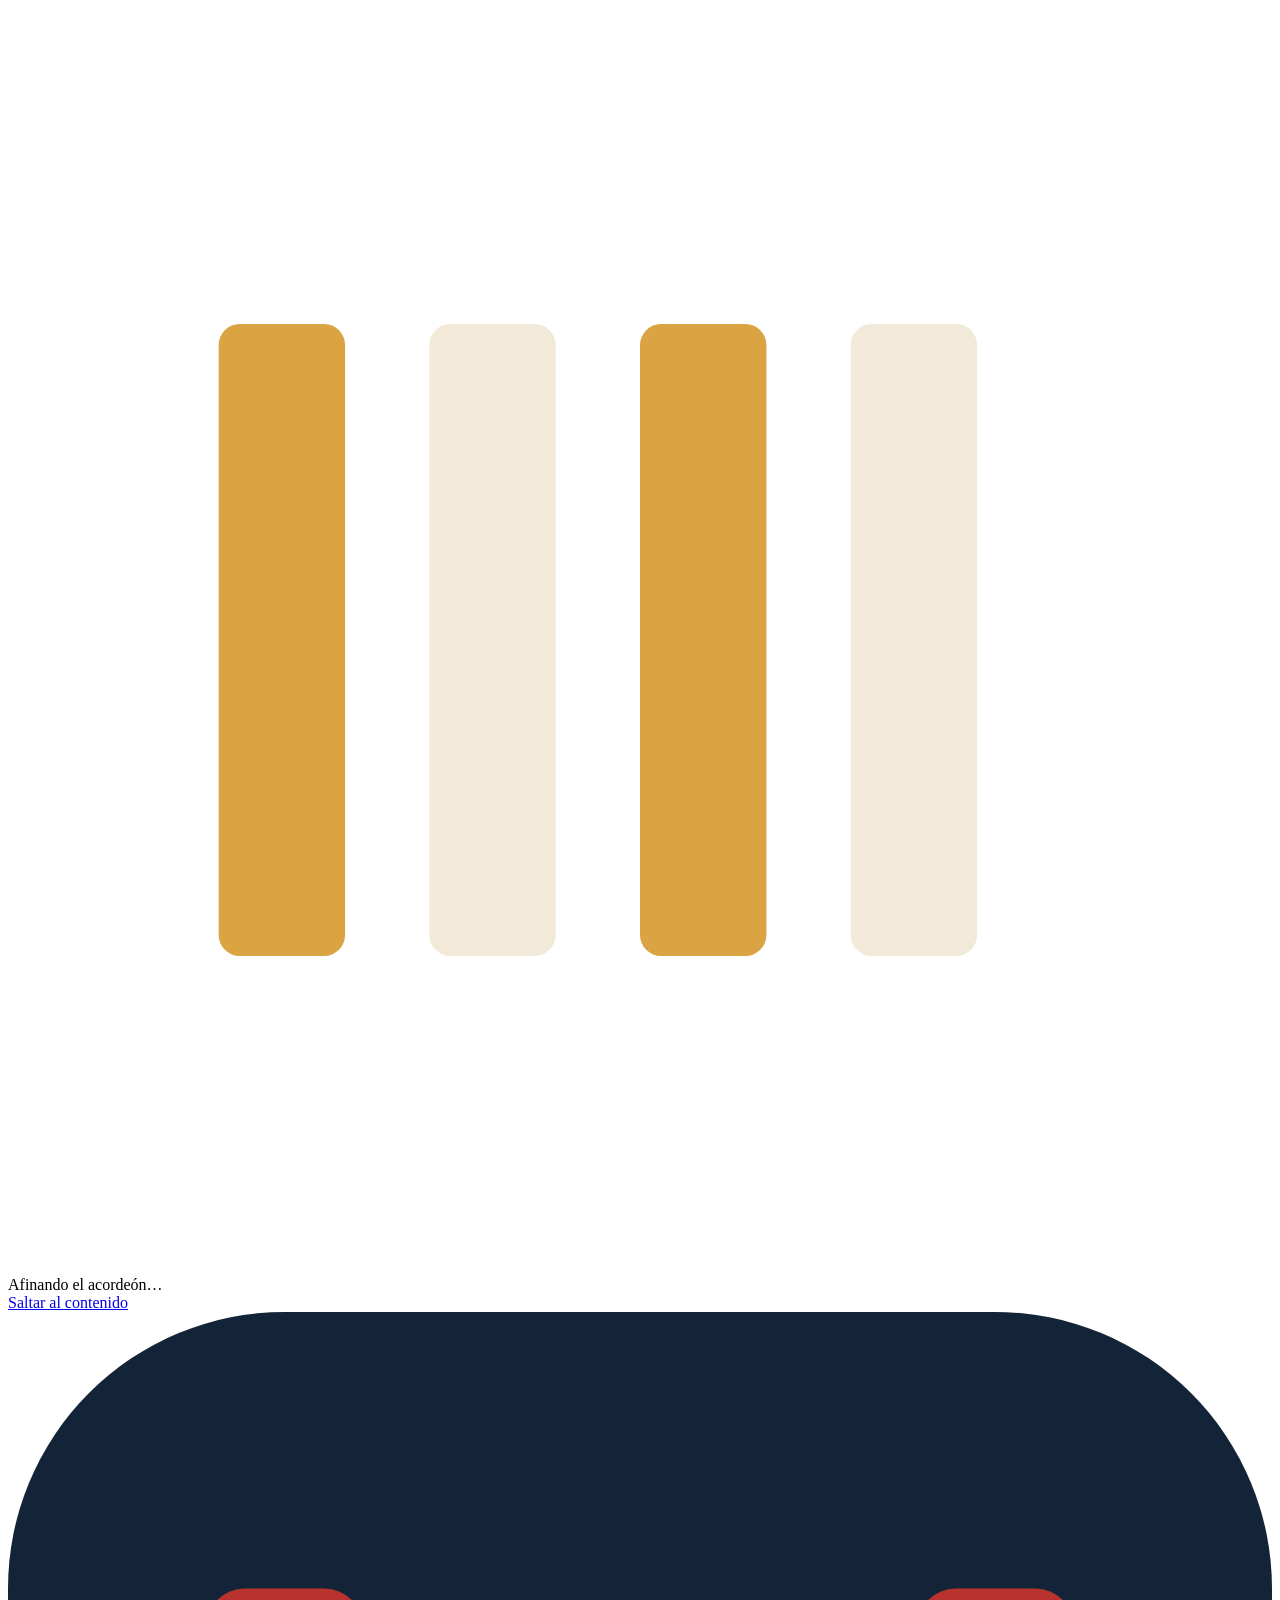
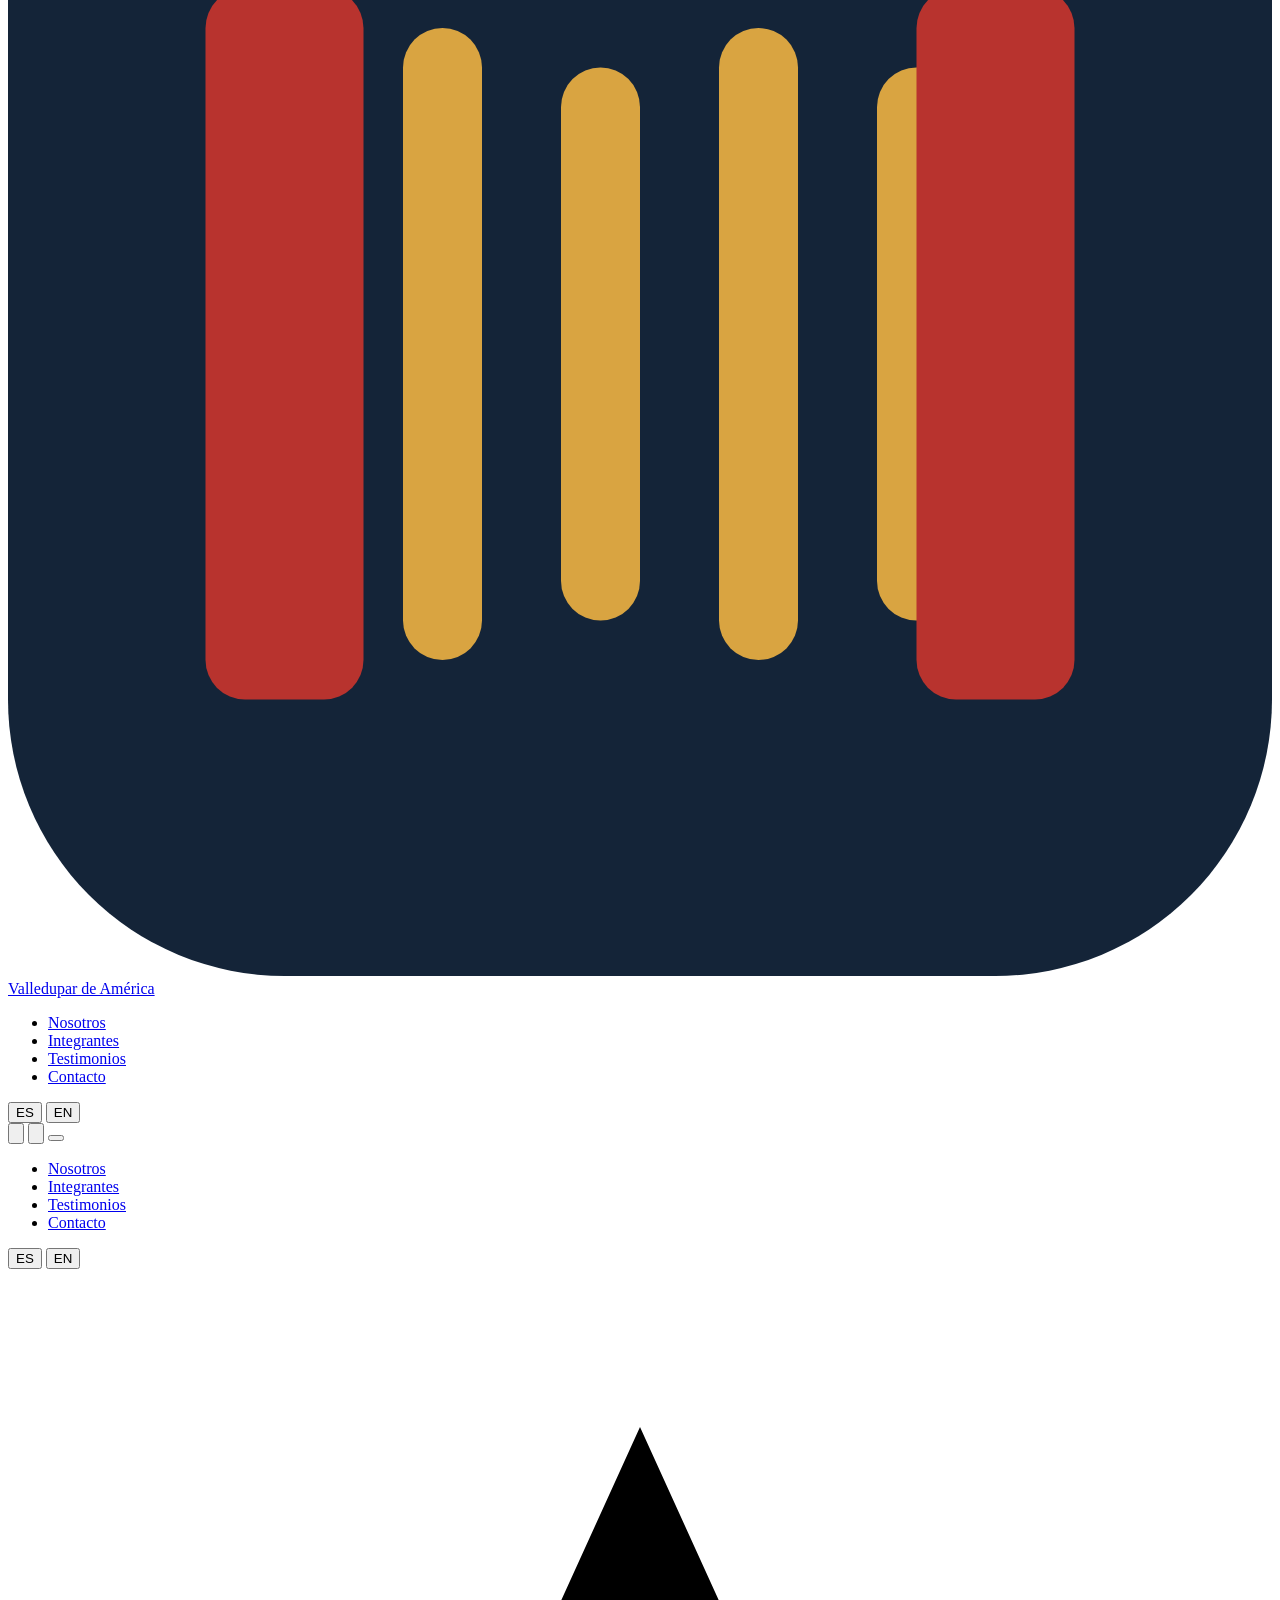
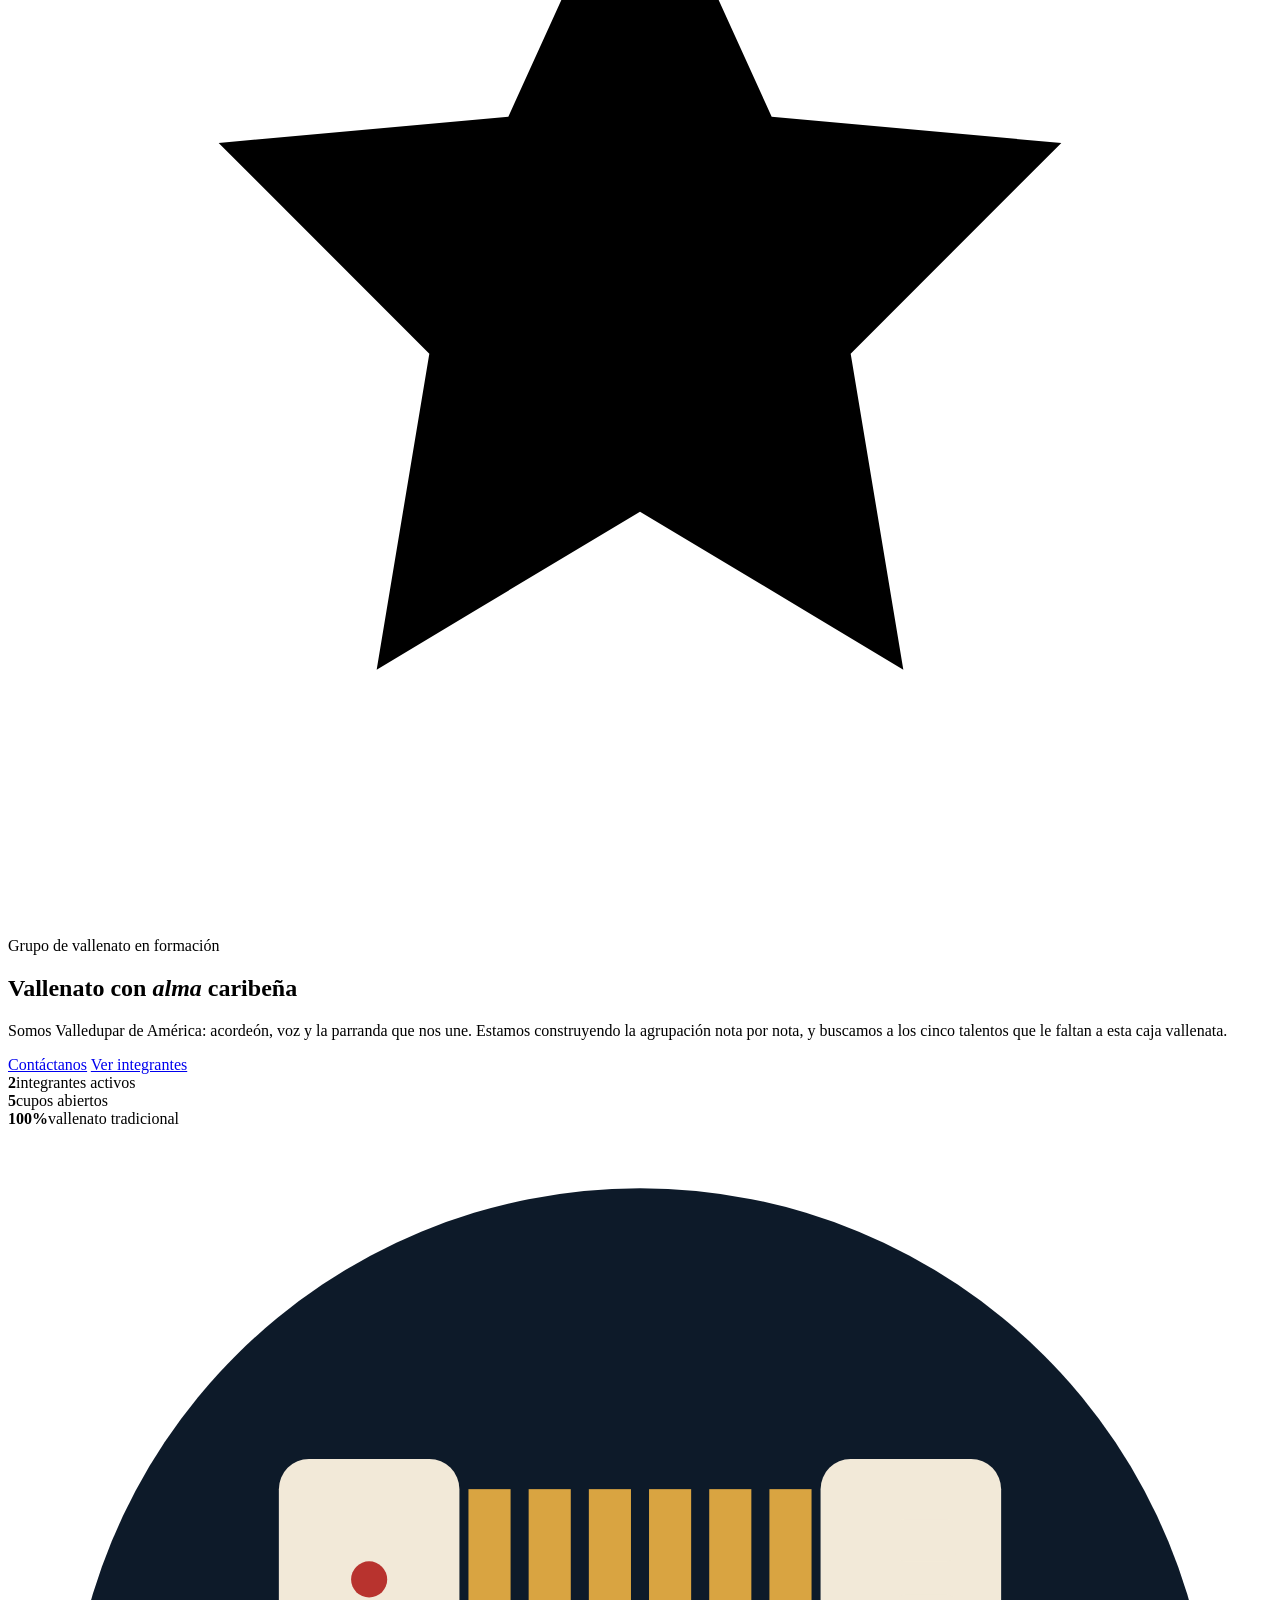
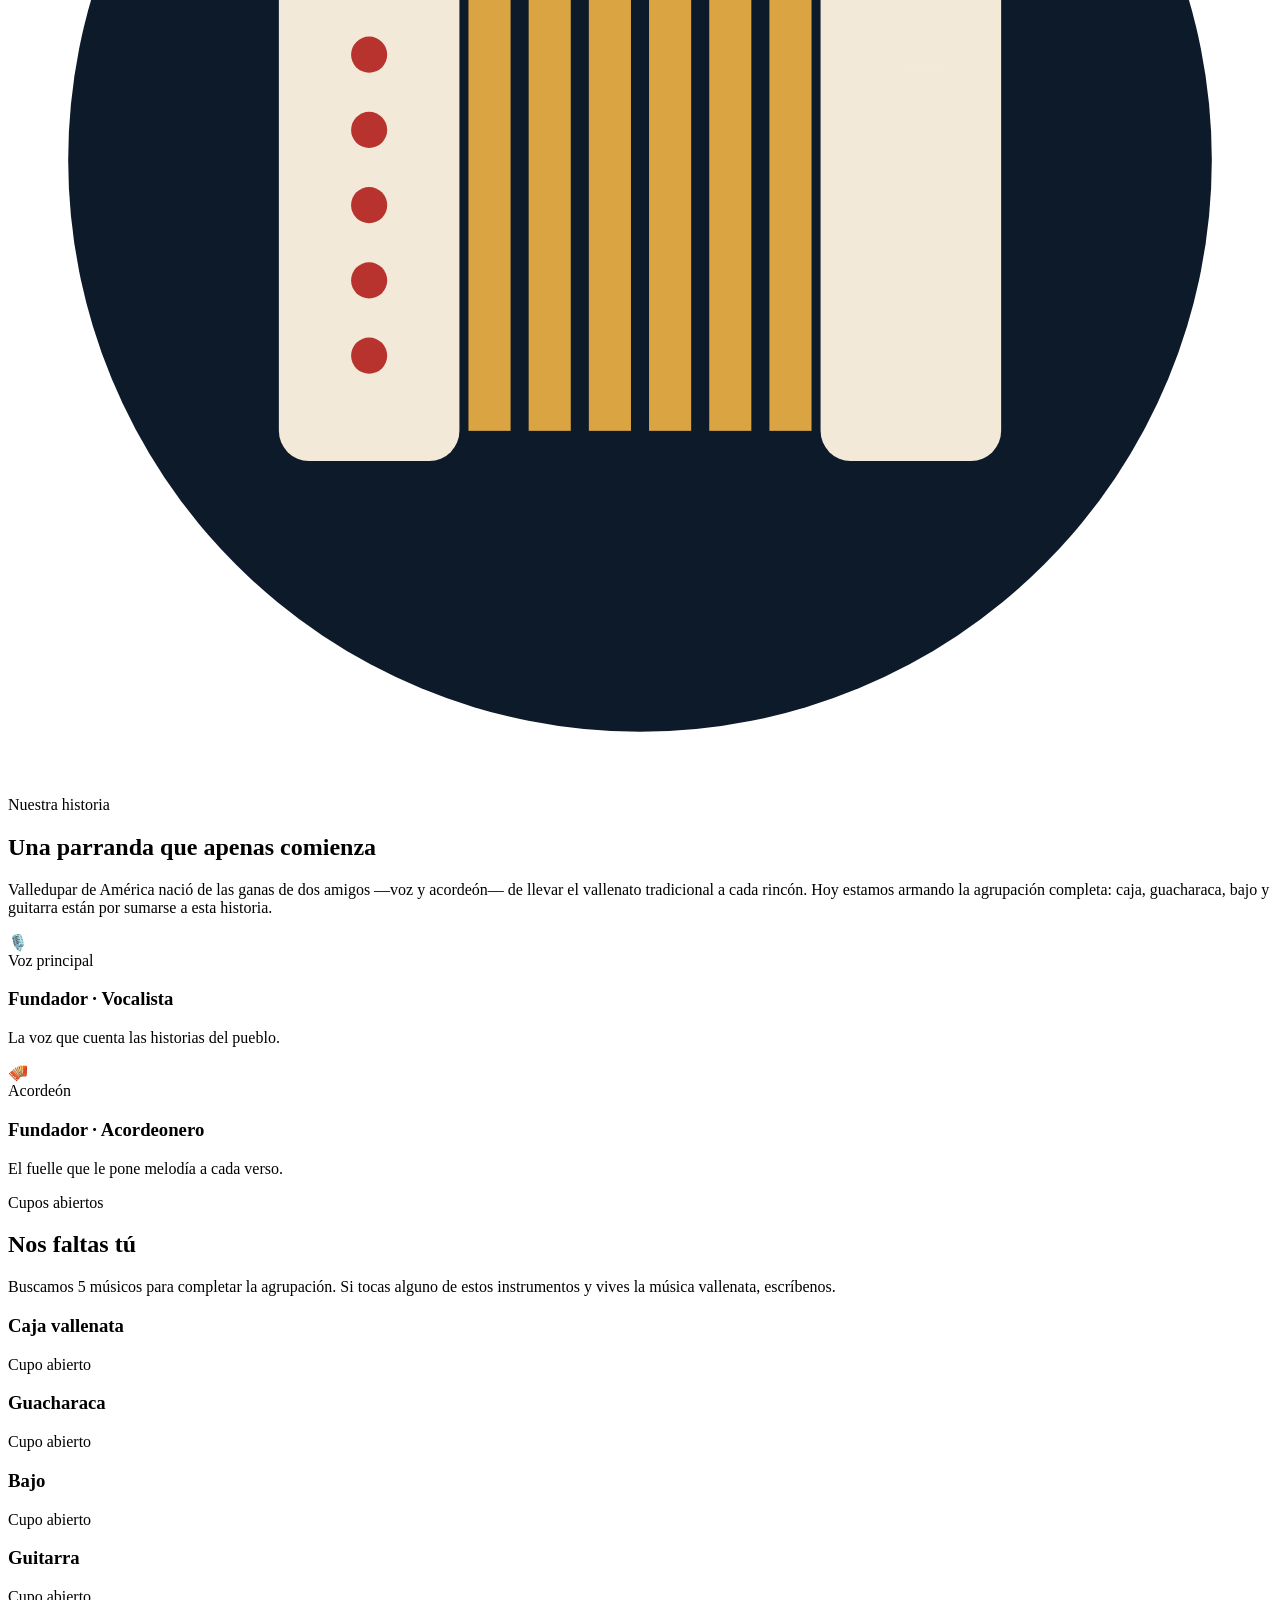
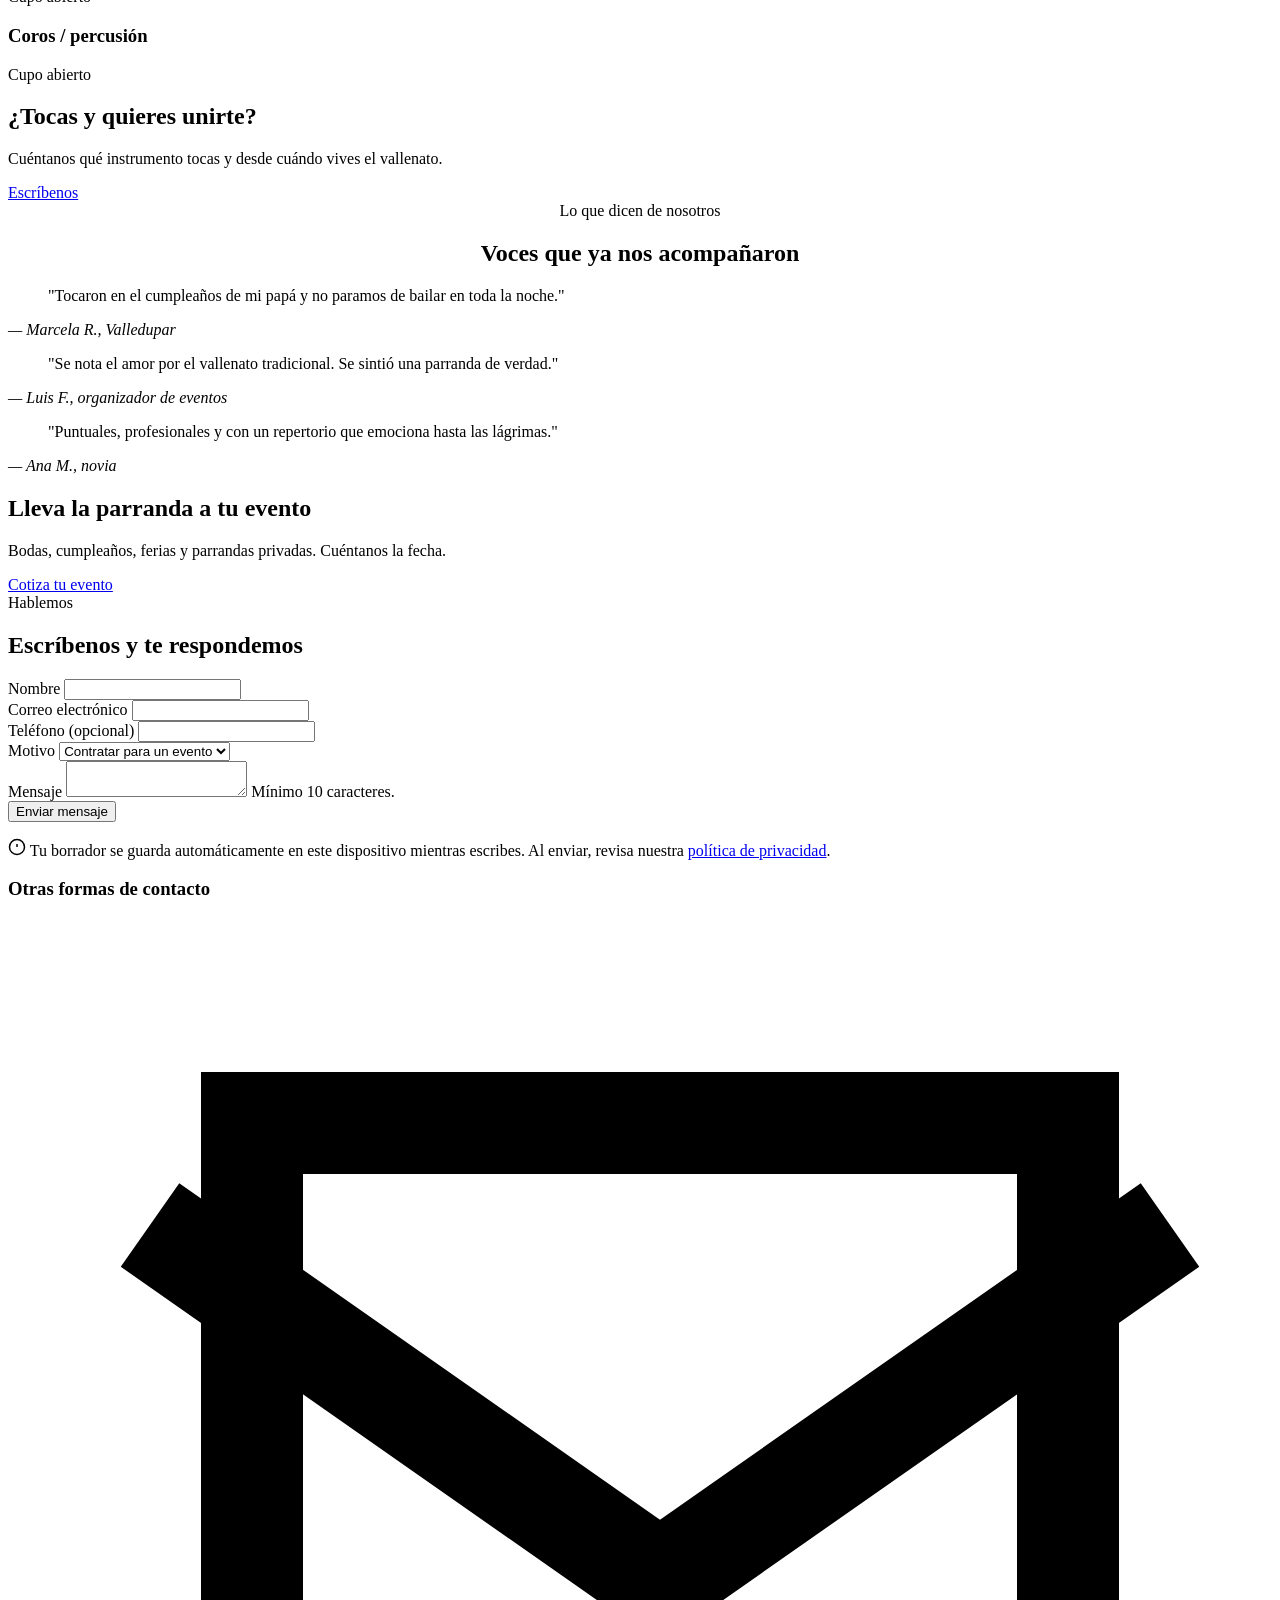
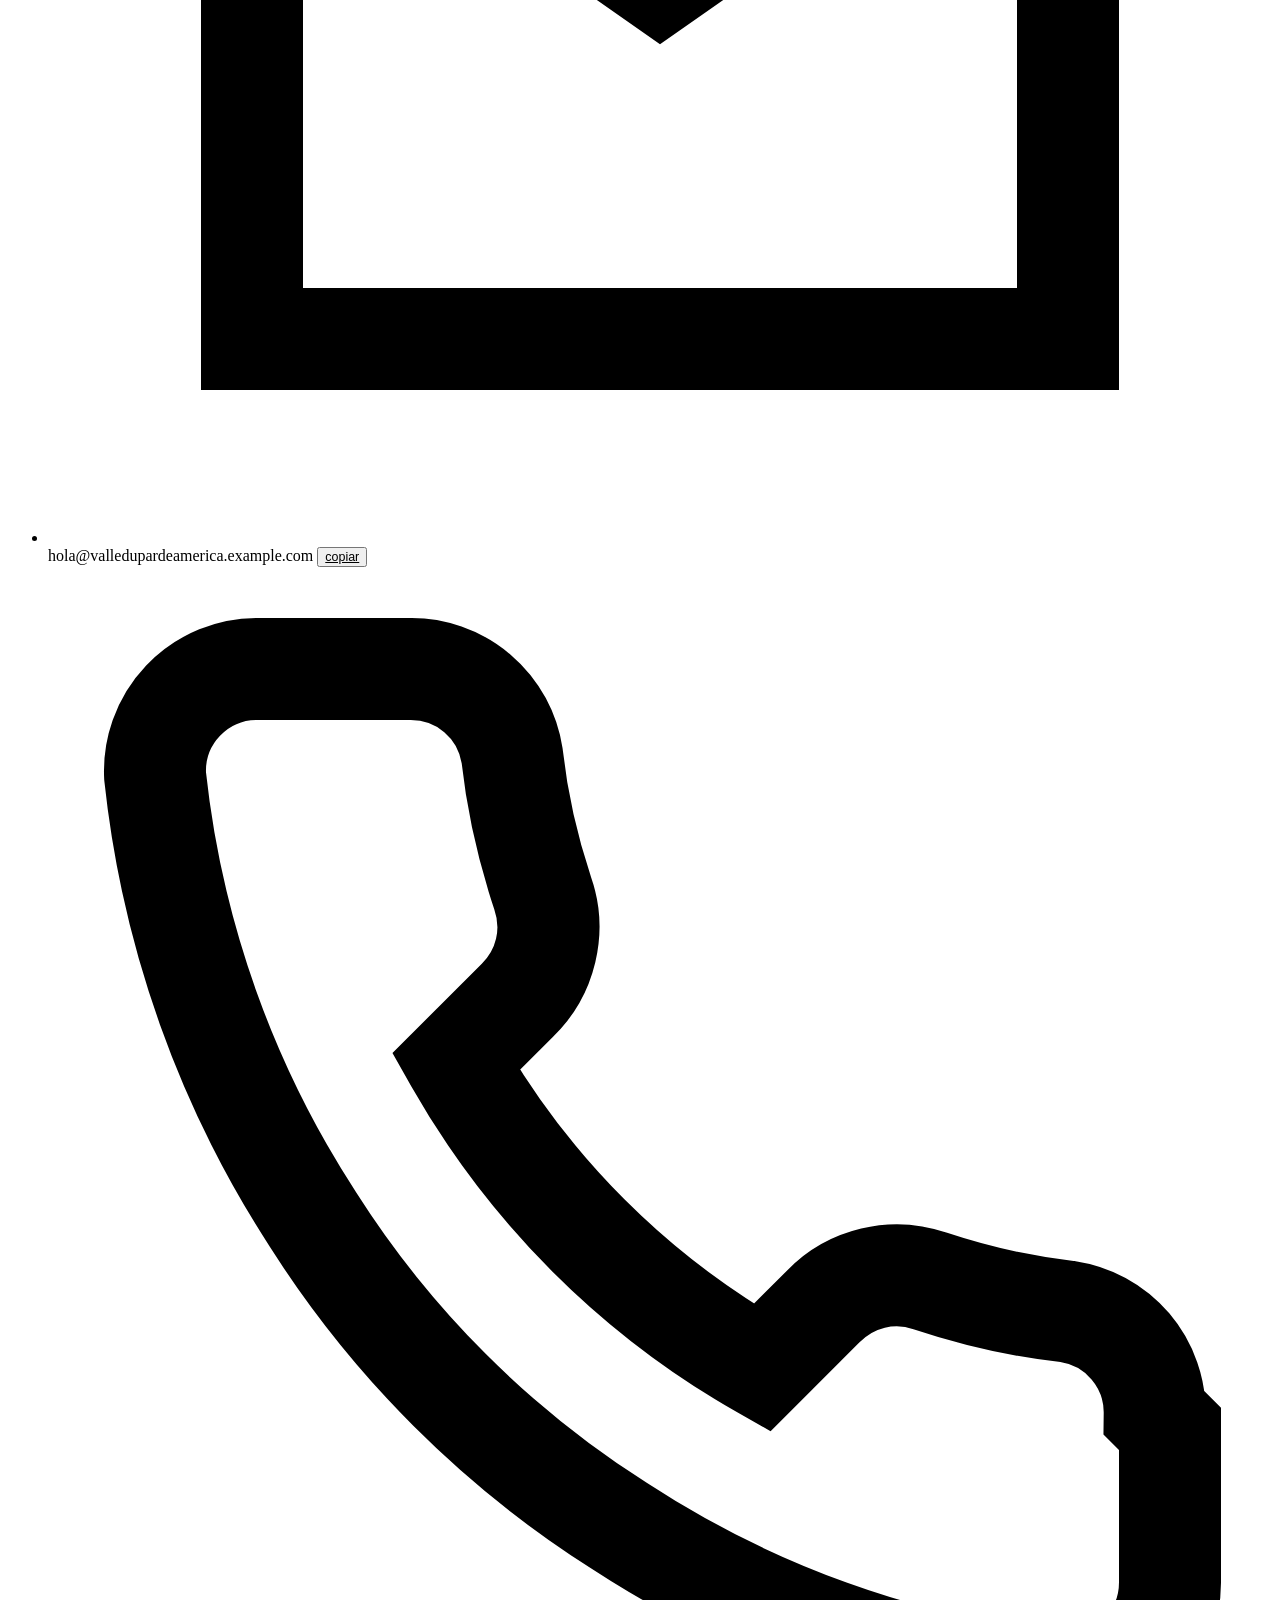
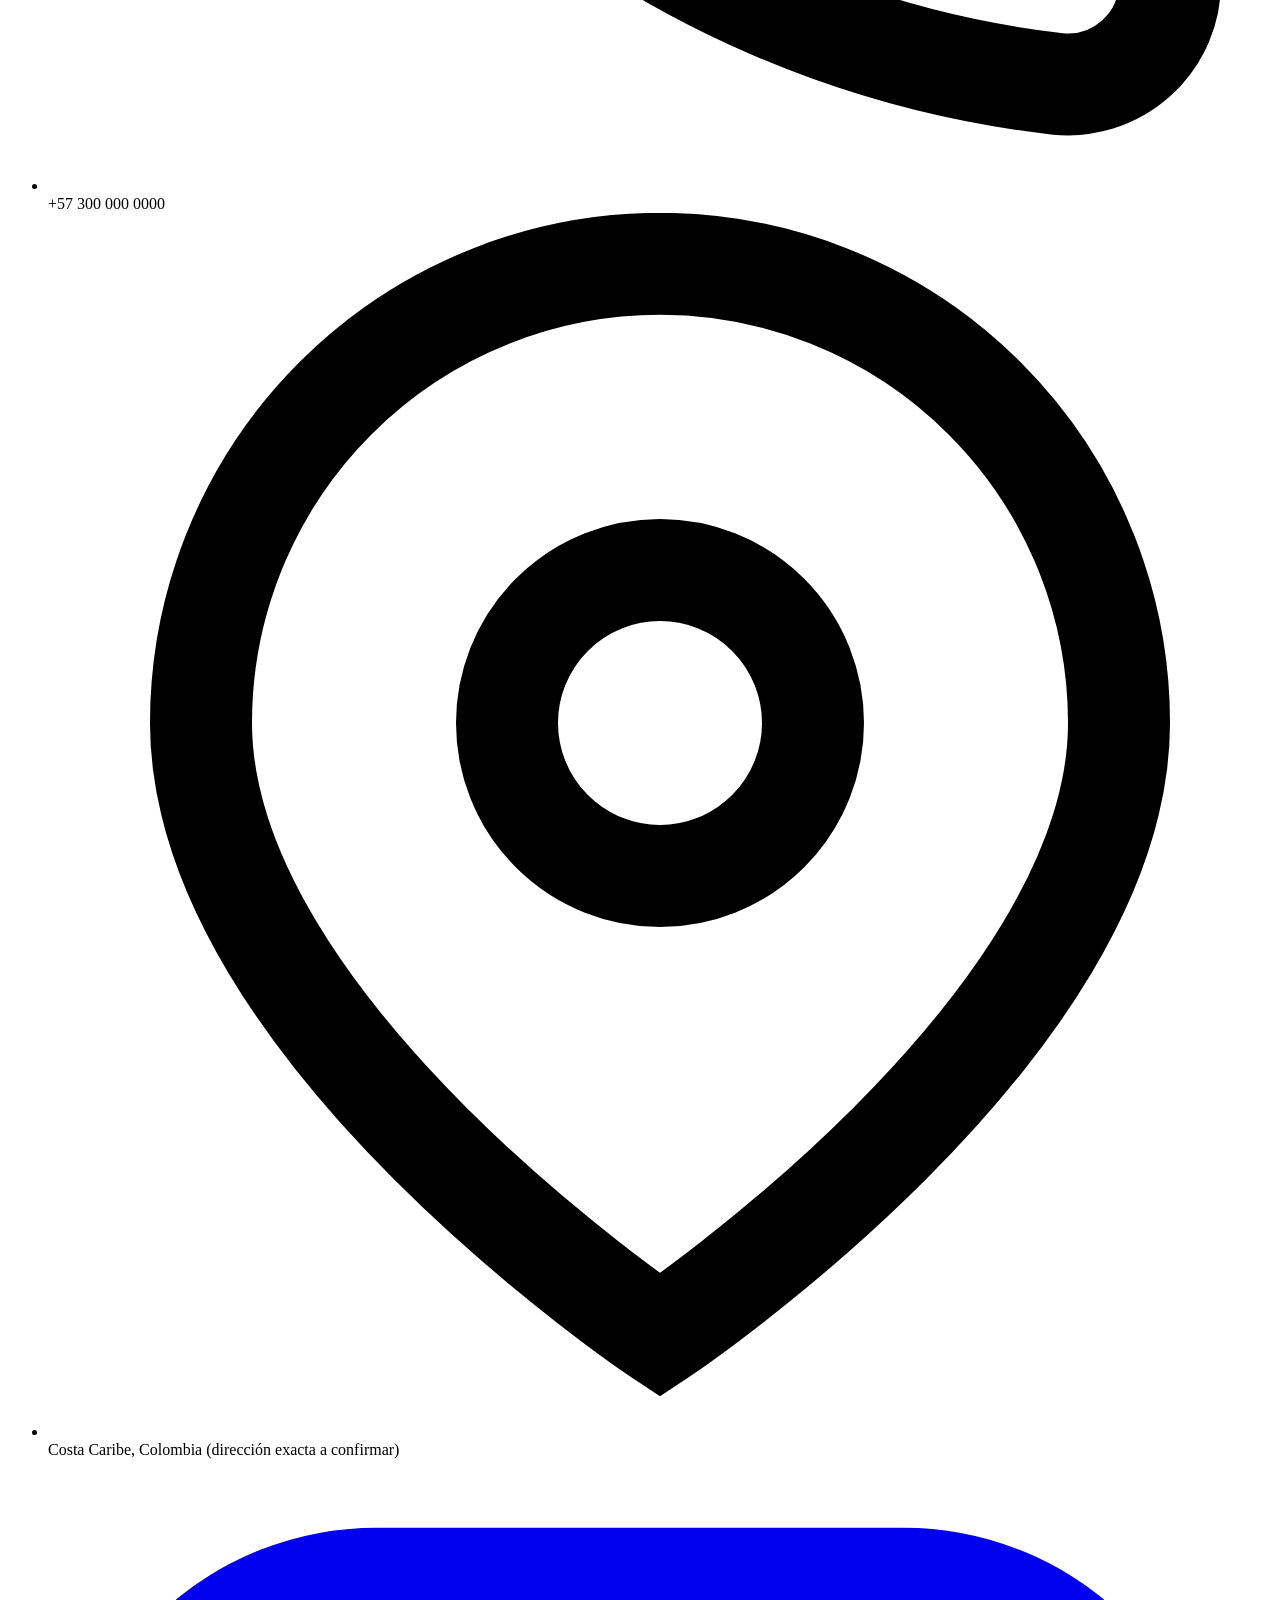
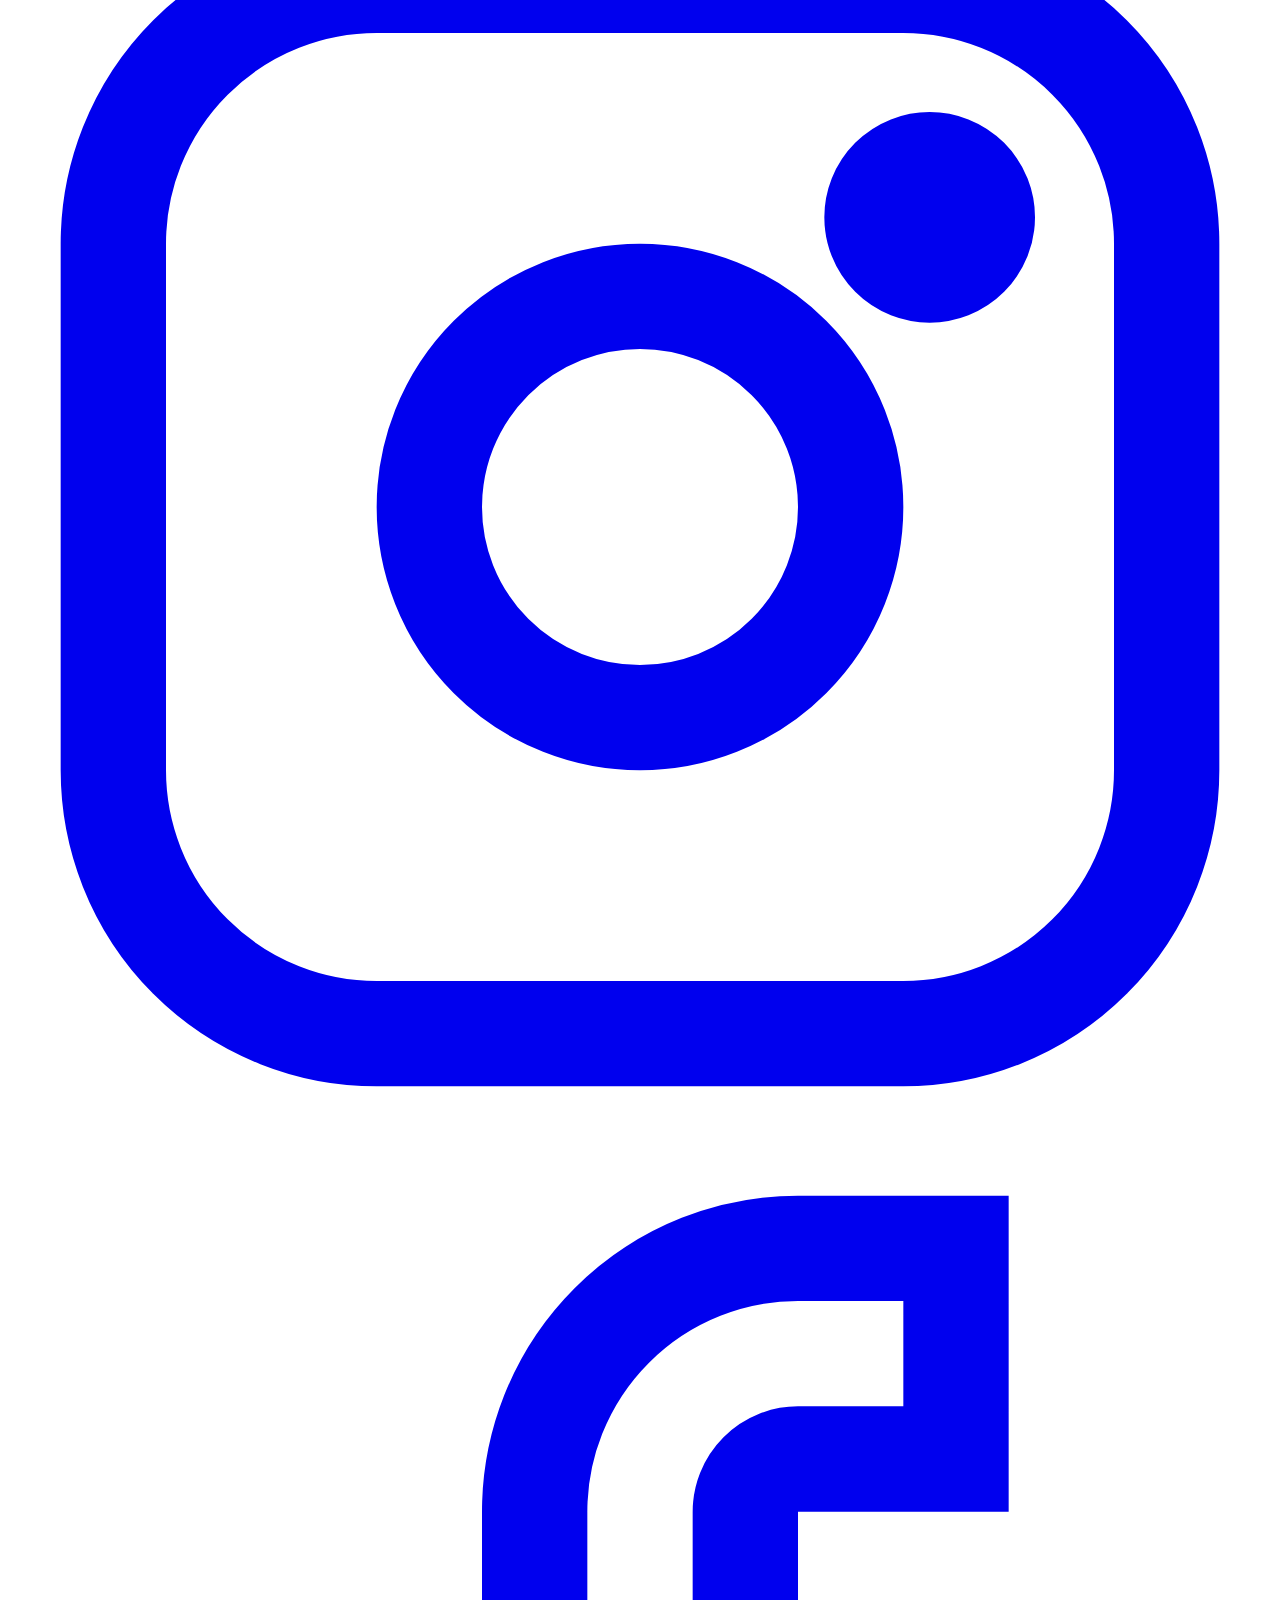
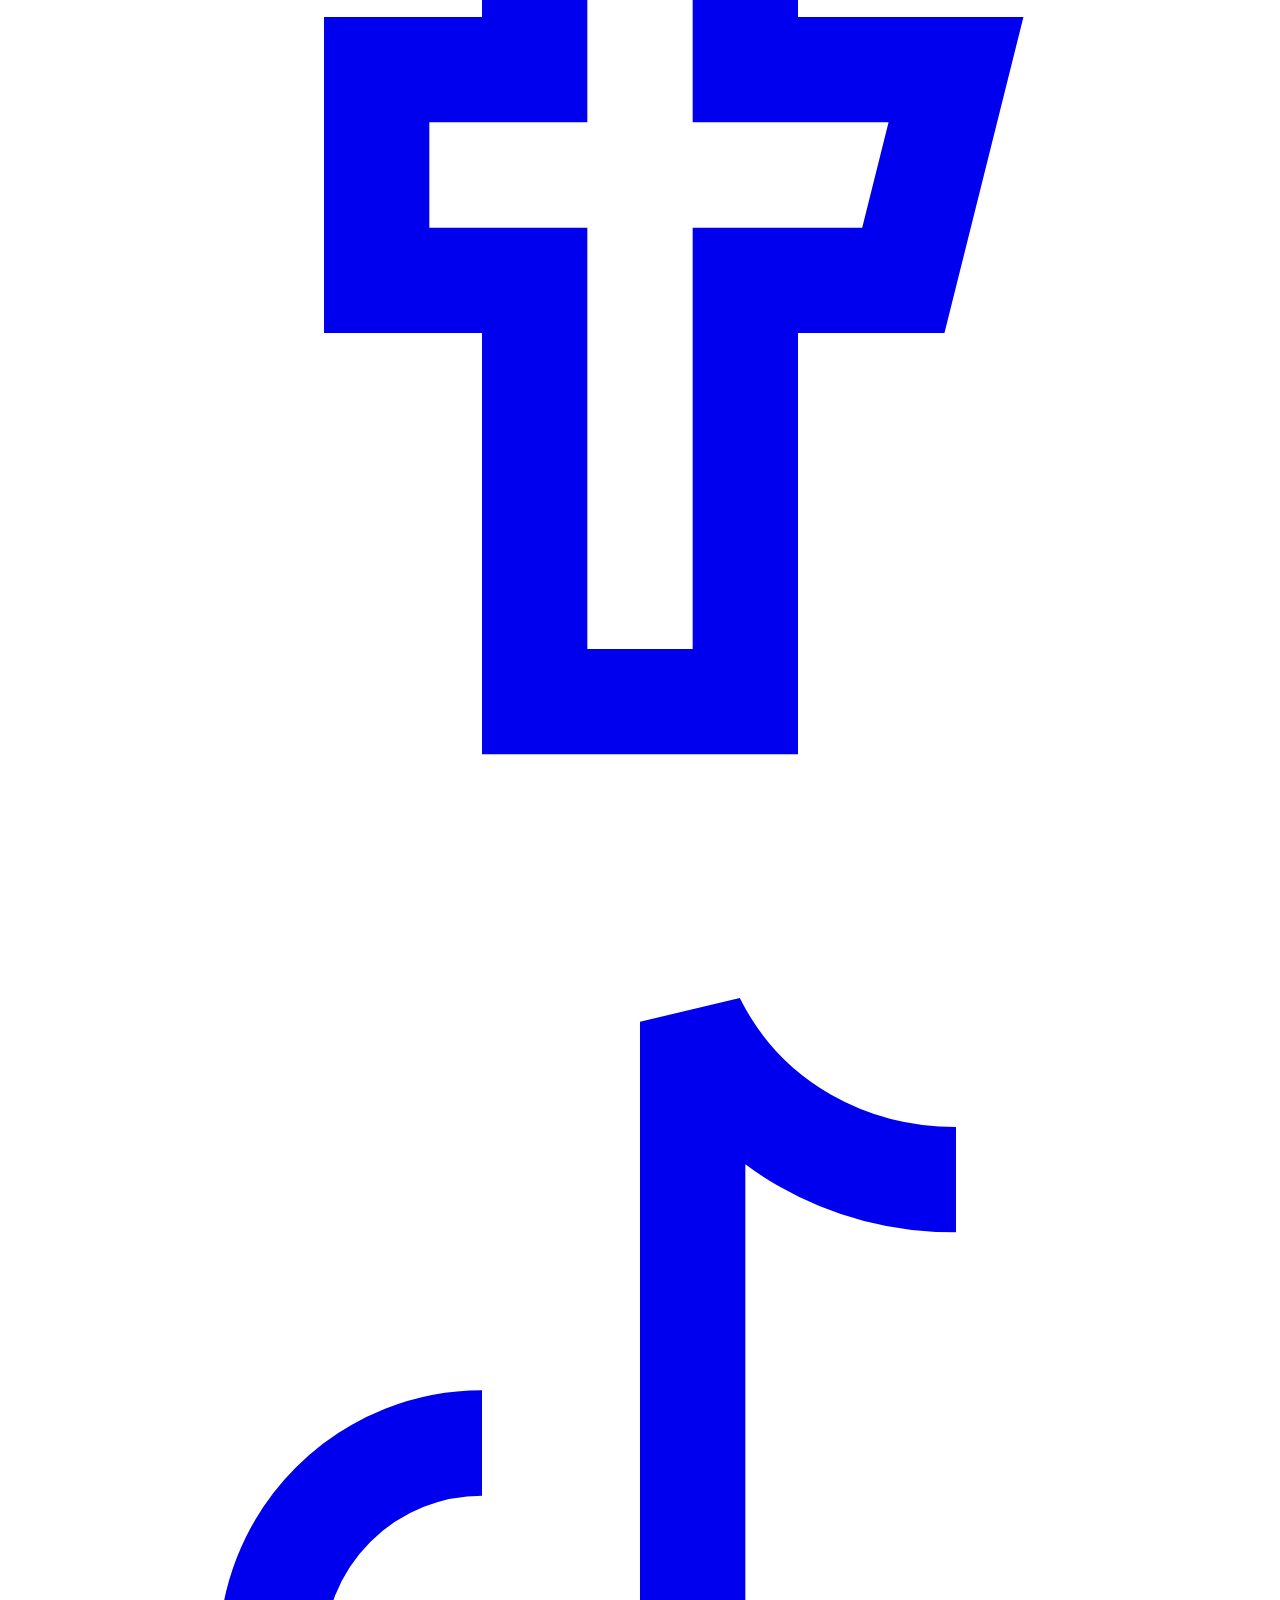
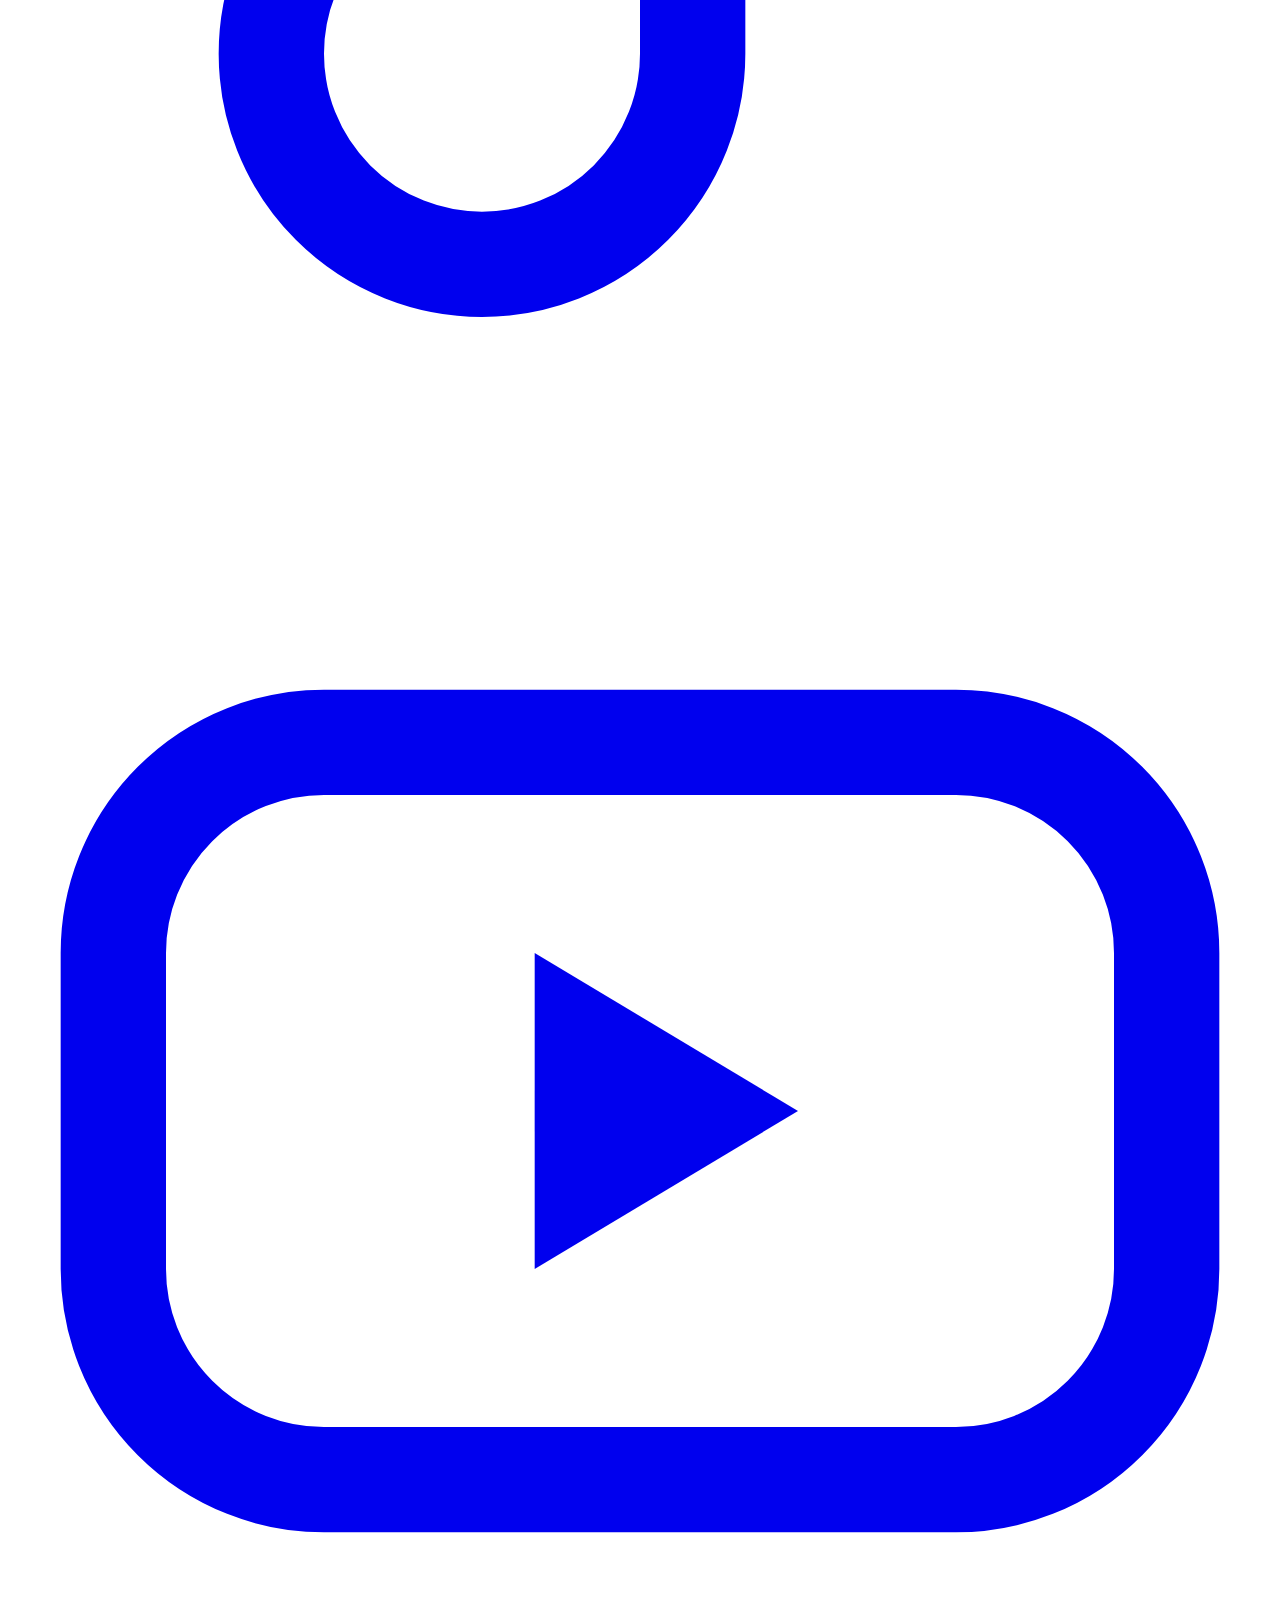
==== index.html @ 166821bc "Add files via upload" ====
<!DOCTYPE html>
<html lang="es" data-theme="">
<head>
<meta charset="UTF-8">
<meta name="viewport" content="width=device-width, initial-scale=1, viewport-fit=cover">
<title>Valledupar de América — Grupo de Vallenato</title>
<meta name="description" content="Valledupar de América es una agrupación de vallenato en formación. Conoce a la banda, escucha nuestra historia y contáctanos para llevar la parranda a tu evento.">
<meta name="theme-color" content="#142438">
<link rel="icon" type="image/svg+xml" href="assets/img/favicon.svg">
<link rel="canonical" href="https://valledupardeamerica.example.com/">

<!-- Open Graph -->
<meta property="og:type" content="website">
<meta property="og:title" content="Valledupar de América — Grupo de Vallenato">
<meta property="og:description" content="Vallenato auténtico desde el corazón. Conoce a la banda y contáctanos para tu próximo evento.">
<meta property="og:locale" content="es_CO">
<meta property="og:url" content="https://valledupardeamerica.example.com/">
<meta name="twitter:card" content="summary_large_image">

<link rel="preconnect" href="https://fonts.googleapis.com">
<link rel="preconnect" href="https://fonts.gstatic.com" crossorigin>
<link rel="stylesheet" href="assets/css/styles.css">
</head>
<body>

<!-- ============ LOADING SCREEN ============ -->
<div id="loader" aria-hidden="true">
  <svg class="loader-bellows" viewBox="0 0 120 120" xmlns="http://www.w3.org/2000/svg">
    <rect class="fold" x="20" y="30" width="12" height="60" rx="2" fill="#D9A441"/>
    <rect class="fold" x="40" y="30" width="12" height="60" rx="2" fill="#F2E9D8"/>
    <rect class="fold" x="60" y="30" width="12" height="60" rx="2" fill="#D9A441"/>
    <rect class="fold" x="80" y="30" width="12" height="60" rx="2" fill="#F2E9D8"/>
  </svg>
  <span class="loader-label" data-i18n="loader.label" data-i18n-es="Afinando el acordeón…" data-i18n-en="Tuning the accordion…">Afinando el acordeón…</span>
</div>

<a class="skip-link" href="#contenido" data-i18n="skip" data-i18n-es="Saltar al contenido" data-i18n-en="Skip to content">Saltar al contenido</a>

<!-- ============ HEADER ============ -->
<header class="site-header">
  <div class="container nav">
    <a href="index.html" class="brand">
      <svg viewBox="0 0 64 64" aria-hidden="true"><rect width="64" height="64" rx="14" fill="#142438"/><g fill="none" stroke="#D9A441" stroke-width="4" stroke-linecap="round"><path d="M14 20 L14 44"/><path d="M22 18 L22 46"/><path d="M30 20 L30 44"/><path d="M38 18 L38 46"/><path d="M46 20 L46 44"/></g><rect x="10" y="14" width="8" height="36" rx="2" fill="#B8332E"/><rect x="46" y="14" width="8" height="36" rx="2" fill="#B8332E"/></svg>
      Valledupar de América
    </a>

    <ul class="nav-links">
      <li><a href="#nosotros" data-i18n data-i18n-es="Nosotros" data-i18n-en="About">Nosotros</a></li>
      <li><a href="#integrantes" data-i18n data-i18n-es="Integrantes" data-i18n-en="Members">Integrantes</a></li>
      <li><a href="#testimonios" data-i18n data-i18n-es="Testimonios" data-i18n-en="Testimonials">Testimonios</a></li>
      <li><a href="#contacto" data-i18n data-i18n-es="Contacto" data-i18n-en="Contact">Contacto</a></li>
    </ul>

    <div class="nav-actions">
      <div class="lang-switch lang-switch-desktop" role="group" aria-label="Idioma / Language">
        <button type="button" data-lang="es" aria-pressed="true">ES</button>
        <button type="button" data-lang="en" aria-pressed="false">EN</button>
      </div>
      <button class="icon-btn" data-theme-toggle type="button" aria-pressed="false" aria-label="Cambiar tema">
        <svg viewBox="0 0 24 24" fill="none" stroke="currentColor" stroke-width="2"><path d="M12 3v1M12 20v1M4.2 4.2l.7.7M18.4 18.4l.7.7M3 12h1M20 12h1M4.2 19.8l.7-.7M18.4 5.6l.7-.7"/><circle cx="12" cy="12" r="5"/></svg>
      </button>
      <button class="icon-btn" data-cmdk-open type="button" aria-label="Abrir paleta de comandos (Ctrl+K)">
        <svg viewBox="0 0 24 24" fill="none" stroke="currentColor" stroke-width="2"><circle cx="11" cy="11" r="7"/><path d="M21 21l-4.3-4.3"/></svg>
      </button>
      <button class="nav-toggle" aria-expanded="false" aria-label="Abrir menú" aria-controls="mobile-drawer">
        <span></span>
      </button>
    </div>
  </div>
</header>

<div class="drawer-backdrop"></div>
<nav class="mobile-drawer" id="mobile-drawer" aria-label="Menú móvil">
  <ul>
    <li><a href="#nosotros" data-i18n data-i18n-es="Nosotros" data-i18n-en="About">Nosotros</a></li>
    <li><a href="#integrantes" data-i18n data-i18n-es="Integrantes" data-i18n-en="Members">Integrantes</a></li>
    <li><a href="#testimonios" data-i18n data-i18n-es="Testimonios" data-i18n-en="Testimonials">Testimonios</a></li>
    <li><a href="#contacto" data-i18n data-i18n-es="Contacto" data-i18n-en="Contact">Contacto</a></li>
  </ul>
  <div class="lang-switch" role="group" aria-label="Idioma / Language">
    <button type="button" data-lang="es" aria-pressed="true">ES</button>
    <button type="button" data-lang="en" aria-pressed="false">EN</button>
  </div>
</nav>

<main id="contenido">

  <!-- ============ HERO ============ -->
  <section class="hero">
    <div class="container hero-grid">
      <div>
        <span class="eyebrow-tag">
          <svg viewBox="0 0 24 24" fill="currentColor" aria-hidden="true"><path d="M12 3l2.5 5.5L20 9l-4 4 1 6-5-3-5 3 1-6-4-4 5.5-.5z"/></svg>
          <span data-i18n data-i18n-es="Grupo de vallenato en formación" data-i18n-en="Vallenato group in the making">Grupo de vallenato en formación</span>
        </span>
        <h1 data-i18n data-i18n-es="Vallenato con <em>alma</em> caribeña" data-i18n-en="Vallenato with Caribbean <em>soul</em>">Vallenato con <em>alma</em> caribeña</h1>
        <p class="lede" data-i18n data-i18n-es="Somos Valledupar de América: acordeón, voz y la parranda que nos une. Estamos construyendo la agrupación nota por nota, y buscamos a los cinco talentos que le faltan a esta caja vallenata." data-i18n-en="We are Valledupar de América: accordion, voice, and the parranda that unites us. We're building the group note by note, and looking for the five talents this caja vallenata still needs.">Somos Valledupar de América: acordeón, voz y la parranda que nos une. Estamos construyendo la agrupación nota por nota, y buscamos a los cinco talentos que le faltan a esta caja vallenata.</p>
        <div class="hero-cta-row">
          <a href="#contacto" class="btn" data-i18n data-i18n-es="Contáctanos" data-i18n-en="Get in touch">Contáctanos</a>
          <a href="#integrantes" class="btn btn-outline" data-i18n data-i18n-es="Ver integrantes" data-i18n-en="Meet the band">Ver integrantes</a>
        </div>

        <div class="stat-row">
          <div class="stat"><b>2</b><span data-i18n data-i18n-es="integrantes activos" data-i18n-en="active members">integrantes activos</span></div>
          <div class="stat"><b>5</b><span data-i18n data-i18n-es="cupos abiertos" data-i18n-en="open spots">cupos abiertos</span></div>
          <div class="stat"><b>100%</b><span data-i18n data-i18n-es="vallenato tradicional" data-i18n-en="traditional vallenato">vallenato tradicional</span></div>
        </div>
      </div>

      <div class="hero-art float-slow" aria-hidden="true">
        <svg viewBox="0 0 420 420" xmlns="http://www.w3.org/2000/svg">
          <title>Ilustración de acordeón vallenato</title>
          <circle cx="210" cy="210" r="190" fill="#0d1a29"/>
          <g transform="translate(90,110)">
            <rect x="0" y="0" width="60" height="200" rx="10" fill="#F2E9D8"/>
            <rect x="180" y="0" width="60" height="200" rx="10" fill="#F2E9D8"/>
            <g fill="#D9A441">
              <rect x="63" y="10" width="14" height="180"/>
              <rect x="83" y="10" width="14" height="180"/>
              <rect x="103" y="10" width="14" height="180"/>
              <rect x="123" y="10" width="14" height="180"/>
              <rect x="143" y="10" width="14" height="180"/>
              <rect x="163" y="10" width="14" height="180"/>
            </g>
            <g fill="#B8332E">
              <circle cx="30" cy="40" r="6"/><circle cx="30" cy="65" r="6"/><circle cx="30" cy="90" r="6"/>
              <circle cx="30" cy="115" r="6"/><circle cx="30" cy="140" r="6"/><circle cx="30" cy="165" r="6"/>
            </g>
            <g fill="#F2E9D8">
              <rect x="205" y="20" width="20" height="14" rx="3"/>
              <rect x="205" y="45" width="20" height="14" rx="3"/>
              <rect x="205" y="70" width="20" height="14" rx="3"/>
              <rect x="205" y="95" width="20" height="14" rx="3"/>
            </g>
          </g>
        </svg>
      </div>
    </div>
  </section>

  <!-- ============ NOSOTROS ============ -->
  <section id="nosotros" class="container">
    <div class="section-head" data-reveal>
      <span class="section-tag" data-i18n data-i18n-es="Nuestra historia" data-i18n-en="Our story">Nuestra historia</span>
      <h2 data-i18n data-i18n-es="Una parranda que apenas comienza" data-i18n-en="A parranda that's just getting started">Una parranda que apenas comienza</h2>
      <p data-i18n data-i18n-es="Valledupar de América nació de las ganas de dos amigos —voz y acordeón— de llevar el vallenato tradicional a cada rincón. Hoy estamos armando la agrupación completa: caja, guacharaca, bajo y guitarra están por sumarse a esta historia." data-i18n-en="Valledupar de América was born from the drive of two friends — voice and accordion — to bring traditional vallenato everywhere. Today we're building the full lineup: caja, guacharaca, bass, and guitar are about to join this story.">Valledupar de América nació de las ganas de dos amigos —voz y acordeón— de llevar el vallenato tradicional a cada rincón. Hoy estamos armando la agrupación completa: caja, guacharaca, bajo y guitarra están por sumarse a esta historia.</p>
    </div>

    <div class="grid-members" data-reveal-group>
      <div class="member-card" data-reveal>
        <div class="member-avatar">🎙️</div>
        <span class="member-role" data-i18n data-i18n-es="Voz principal" data-i18n-en="Lead vocals">Voz principal</span>
        <h3 data-i18n data-i18n-es="Fundador · Vocalista" data-i18n-en="Founder · Vocalist">Fundador · Vocalista</h3>
        <p data-i18n data-i18n-es="La voz que cuenta las historias del pueblo." data-i18n-en="The voice that tells the stories of the people.">La voz que cuenta las historias del pueblo.</p>
      </div>
      <div class="member-card" data-reveal>
        <div class="member-avatar">🪗</div>
        <span class="member-role" data-i18n data-i18n-es="Acordeón" data-i18n-en="Accordion">Acordeón</span>
        <h3 data-i18n data-i18n-es="Fundador · Acordeonero" data-i18n-en="Founder · Accordionist">Fundador · Acordeonero</h3>
        <p data-i18n data-i18n-es="El fuelle que le pone melodía a cada verso." data-i18n-en="The bellows that give every verse its melody.">El fuelle que le pone melodía a cada verso.</p>
      </div>
    </div>
  </section>

  <!-- ============ INTEGRANTES / VACANTES ============ -->
  <section id="integrantes" class="container">
    <div class="section-head" data-reveal>
      <span class="section-tag" data-i18n data-i18n-es="Cupos abiertos" data-i18n-en="Open spots">Cupos abiertos</span>
      <h2 data-i18n data-i18n-es="Nos faltas tú" data-i18n-en="We're missing you">Nos faltas tú</h2>
      <p data-i18n data-i18n-es="Buscamos 5 músicos para completar la agrupación. Si tocas alguno de estos instrumentos y vives la música vallenata, escríbenos." data-i18n-en="We're looking for 5 musicians to complete the lineup. If you play one of these instruments and live vallenato music, get in touch.">Buscamos 5 músicos para completar la agrupación. Si tocas alguno de estos instrumentos y vives la música vallenata, escríbenos.</p>
    </div>
    <div class="grid-members" data-reveal-group>
      <div class="member-card member-open" data-reveal>
        <h3 data-i18n data-i18n-es="Caja vallenata" data-i18n-en="Caja vallenata">Caja vallenata</h3>
        <p data-i18n data-i18n-es="Cupo abierto" data-i18n-en="Open spot">Cupo abierto</p>
      </div>
      <div class="member-card member-open" data-reveal>
        <h3 data-i18n data-i18n-es="Guacharaca" data-i18n-en="Guacharaca">Guacharaca</h3>
        <p data-i18n data-i18n-es="Cupo abierto" data-i18n-en="Open spot">Cupo abierto</p>
      </div>
      <div class="member-card member-open" data-reveal>
        <h3 data-i18n data-i18n-es="Bajo" data-i18n-en="Bass">Bajo</h3>
        <p data-i18n data-i18n-es="Cupo abierto" data-i18n-en="Open spot">Cupo abierto</p>
      </div>
      <div class="member-card member-open" data-reveal>
        <h3 data-i18n data-i18n-es="Guitarra" data-i18n-en="Guitar">Guitarra</h3>
        <p data-i18n data-i18n-es="Cupo abierto" data-i18n-en="Open spot">Cupo abierto</p>
      </div>
      <div class="member-card member-open" data-reveal>
        <h3 data-i18n data-i18n-es="Coros / percusión" data-i18n-en="Backing vocals / percussion">Coros / percusión</h3>
        <p data-i18n data-i18n-es="Cupo abierto" data-i18n-en="Open spot">Cupo abierto</p>
      </div>
    </div>
  </section>

  <!-- ============ CTA REPETIDO #1 ============ -->
  <section class="container">
    <div class="cta-band" data-reveal>
      <div>
        <h2 data-i18n data-i18n-es="¿Tocas y quieres unirte?" data-i18n-en="Do you play and want to join?">¿Tocas y quieres unirte?</h2>
        <p data-i18n data-i18n-es="Cuéntanos qué instrumento tocas y desde cuándo vives el vallenato." data-i18n-en="Tell us what you play and how long you've lived vallenato.">Cuéntanos qué instrumento tocas y desde cuándo vives el vallenato.</p>
      </div>
      <a href="#contacto" class="btn" data-i18n data-i18n-es="Escríbenos" data-i18n-en="Message us">Escríbenos</a>
    </div>
  </section>

  <!-- ============ TESTIMONIOS ============ -->
  <section id="testimonios" class="container">
    <div class="section-head" data-reveal style="margin-inline:auto; text-align:center;">
      <span class="section-tag" data-i18n data-i18n-es="Lo que dicen de nosotros" data-i18n-en="What people say">Lo que dicen de nosotros</span>
      <h2 data-i18n data-i18n-es="Voces que ya nos acompañaron" data-i18n-en="Voices who've already joined us">Voces que ya nos acompañaron</h2>
    </div>

    <div class="testimonial-wrap" data-reveal>
      <div class="testimonial-track" data-skeleton>
        <div class="testimonial is-active">
          <blockquote data-i18n data-i18n-es="“Tocaron en el cumpleaños de mi papá y no paramos de bailar en toda la noche.”" data-i18n-en="“They played at my dad's birthday and we didn't stop dancing all night.”">"Tocaron en el cumpleaños de mi papá y no paramos de bailar en toda la noche."</blockquote>
          <cite data-i18n data-i18n-es="— Marcela R., Valledupar" data-i18n-en="— Marcela R., Valledupar">— Marcela R., Valledupar</cite>
        </div>
        <div class="testimonial">
          <blockquote data-i18n data-i18n-es="“Se nota el amor por el vallenato tradicional. Se sintió una parranda de verdad.”" data-i18n-en="“You can feel the love for traditional vallenato. It felt like a real parranda.”">"Se nota el amor por el vallenato tradicional. Se sintió una parranda de verdad."</blockquote>
          <cite data-i18n data-i18n-es="— Luis F., organizador de eventos" data-i18n-en="— Luis F., event organizer">— Luis F., organizador de eventos</cite>
        </div>
        <div class="testimonial">
          <blockquote data-i18n data-i18n-es="“Puntuales, profesionales y con un repertorio que emociona hasta las lágrimas.”" data-i18n-en="“Punctual, professional, and a repertoire that moves you to tears.”">"Puntuales, profesionales y con un repertorio que emociona hasta las lágrimas."</blockquote>
          <cite data-i18n data-i18n-es="— Ana M., novia" data-i18n-en="— Ana M., bride">— Ana M., novia</cite>
        </div>
      </div>
      <div class="testimonial-dots" role="tablist" aria-label="Seleccionar testimonio"></div>
    </div>
  </section>

  <!-- ============ CTA REPETIDO #2 ============ -->
  <section class="container">
    <div class="cta-band" data-reveal style="background:linear-gradient(135deg, var(--teal), #0a2b2c);">
      <div>
        <h2 data-i18n data-i18n-es="Lleva la parranda a tu evento" data-i18n-en="Bring the parranda to your event">Lleva la parranda a tu evento</h2>
        <p data-i18n data-i18n-es="Bodas, cumpleaños, ferias y parrandas privadas. Cuéntanos la fecha." data-i18n-en="Weddings, birthdays, fairs, and private parrandas. Tell us the date.">Bodas, cumpleaños, ferias y parrandas privadas. Cuéntanos la fecha.</p>
      </div>
      <a href="#contacto" class="btn" style="--btn-bg:#fff; --btn-fg:#0a2b2c;" data-i18n data-i18n-es="Cotiza tu evento" data-i18n-en="Get a quote">Cotiza tu evento</a>
    </div>
  </section>

  <!-- ============ CONTACTO ============ -->
  <section id="contacto" class="container">
    <div class="section-head" data-reveal>
      <span class="section-tag" data-i18n data-i18n-es="Hablemos" data-i18n-en="Let's talk">Hablemos</span>
      <h2 data-i18n data-i18n-es="Escríbenos y te respondemos" data-i18n-en="Write to us and we'll reply">Escríbenos y te respondemos</h2>
    </div>

    <div class="contact-grid">
      <div data-reveal>
        <!--
          IMPORTANTE PARA QUIEN PUBLIQUE ESTE SITIO:
          - Reemplaza "action" por tu endpoint real (p. ej. Formspree, Netlify Forms, etc.).
          - Quita data-demo="true" del <form> cuando conectes un backend real
            (mientras tanto, el envío se simula para poder probar la validación).
        -->
        <form id="contact-form" action="https://formspree.io/f/tu-id" method="POST" data-demo="true" novalidate>
          <div class="form-alert" role="alert"></div>

          <div class="field">
            <label for="nombre" data-i18n data-i18n-es="Nombre" data-i18n-en="Name">Nombre</label>
            <input type="text" id="nombre" name="nombre" required autocomplete="name">
            <span class="error-msg" role="alert"></span>
          </div>

          <div class="field">
            <label for="email" data-i18n data-i18n-es="Correo electrónico" data-i18n-en="Email">Correo electrónico</label>
            <input type="email" id="email" name="email" required autocomplete="email">
            <span class="error-msg" role="alert"></span>
          </div>

          <div class="field">
            <label for="telefono" data-i18n data-i18n-es="Teléfono (opcional)" data-i18n-en="Phone (optional)">Teléfono (opcional)</label>
            <input type="tel" id="telefono" name="telefono" autocomplete="tel">
            <span class="error-msg" role="alert"></span>
          </div>

          <div class="field">
            <label for="tipo" data-i18n data-i18n-es="Motivo" data-i18n-en="Reason">Motivo</label>
            <select id="tipo" name="tipo">
              <option value="evento" data-i18n data-i18n-es="Contratar para un evento" data-i18n-en="Book for an event">Contratar para un evento</option>
              <option value="musico" data-i18n data-i18n-es="Unirme como músico" data-i18n-en="Join as a musician">Unirme como músico</option>
              <option value="otro" data-i18n data-i18n-es="Otro" data-i18n-en="Other">Otro</option>
            </select>
          </div>

          <div class="field">
            <label for="mensaje" data-i18n data-i18n-es="Mensaje" data-i18n-en="Message">Mensaje</label>
            <textarea id="mensaje" name="mensaje" required></textarea>
            <span class="hint" data-i18n data-i18n-es="Mínimo 10 caracteres." data-i18n-en="Minimum 10 characters.">Mínimo 10 caracteres.</span>
            <span class="error-msg" role="alert"></span>
          </div>

          <button type="submit" class="btn" data-i18n data-i18n-es="Enviar mensaje" data-i18n-en="Send message">Enviar mensaje</button>

          <p class="form-note">
            <svg width="18" height="18" viewBox="0 0 24 24" fill="none" stroke="currentColor" stroke-width="2" aria-hidden="true"><circle cx="12" cy="12" r="10"/><path d="M12 8v4M12 16h.01"/></svg>
            <span data-i18n data-i18n-es="Tu borrador se guarda automáticamente en este dispositivo mientras escribes. Al enviar, revisa nuestra <a href='privacidad.html'>política de privacidad</a>." data-i18n-en="Your draft is autosaved on this device as you type. By submitting, you agree to our <a href='privacidad.html'>privacy policy</a>.">Tu borrador se guarda automáticamente en este dispositivo mientras escribes. Al enviar, revisa nuestra <a href="privacidad.html">política de privacidad</a>.</span>
          </p>
        </form>
      </div>

      <div data-reveal>
        <div class="contact-info-card">
          <h3 data-i18n data-i18n-es="Otras formas de contacto" data-i18n-en="Other ways to reach us">Otras formas de contacto</h3>
          <ul>
            <li>
              <svg viewBox="0 0 24 24" fill="none" stroke="currentColor" stroke-width="2" aria-hidden="true"><path d="M4 4h16v16H4z"/><path d="M22 6l-10 7L2 6"/></svg>
              <span>
                hola@valledupardeamerica.example.com
                <button class="btn-ghost" type="button" data-copy="hola@valledupardeamerica.example.com" style="font-size:.78rem; text-decoration:underline;" data-i18n data-i18n-es="copiar" data-i18n-en="copy">copiar</button>
              </span>
            </li>
            <li>
              <svg viewBox="0 0 24 24" fill="none" stroke="currentColor" stroke-width="2" aria-hidden="true"><path d="M22 16.9v3a2 2 0 0 1-2.2 2 19.8 19.8 0 0 1-8.6-3.1 19.5 19.5 0 0 1-6-6 19.8 19.8 0 0 1-3.1-8.7A2 2 0 0 1 4.1 2h3a2 2 0 0 1 2 1.7c.1.9.3 1.8.6 2.7a2 2 0 0 1-.5 2.1L8 9.7a16 16 0 0 0 6 6l1.2-1.2a2 2 0 0 1 2.1-.5c.9.3 1.8.5 2.7.6a2 2 0 0 1 1.7 2z"/></svg>
              <span>+57 300 000 0000</span>
            </li>
            <li>
              <svg viewBox="0 0 24 24" fill="none" stroke="currentColor" stroke-width="2" aria-hidden="true"><path d="M21 10c0 6-9 12-9 12s-9-6-9-12a9 9 0 1 1 18 0z"/><circle cx="12" cy="10" r="3"/></svg>
              <!-- Reemplaza con tu ciudad/dirección real de contacto público antes de publicar. -->
              <span data-i18n data-i18n-es="Costa Caribe, Colombia (dirección exacta a confirmar)" data-i18n-en="Colombian Caribbean coast (exact address TBC)">Costa Caribe, Colombia (dirección exacta a confirmar)</span>
            </li>
          </ul>

          <div class="social-row">
            <a href="https://instagram.com/" aria-label="Instagram" target="_blank" rel="noopener">
              <svg viewBox="0 0 24 24" fill="none" stroke="currentColor" stroke-width="2"><rect x="2" y="2" width="20" height="20" rx="5"/><circle cx="12" cy="12" r="4"/><circle cx="17.5" cy="6.5" r="1"/></svg>
            </a>
            <a href="https://facebook.com/" aria-label="Facebook" target="_blank" rel="noopener">
              <svg viewBox="0 0 24 24" fill="none" stroke="currentColor" stroke-width="2"><path d="M18 2h-3a5 5 0 0 0-5 5v3H7v4h3v8h4v-8h3l1-4h-4V7a1 1 0 0 1 1-1h3z"/></svg>
            </a>
            <a href="https://tiktok.com/" aria-label="TikTok" target="_blank" rel="noopener">
              <svg viewBox="0 0 24 24" fill="none" stroke="currentColor" stroke-width="2"><path d="M9 12a4 4 0 1 0 4 4V4c1 2 3 3 5 3"/></svg>
            </a>
            <a href="https://youtube.com/" aria-label="YouTube" target="_blank" rel="noopener">
              <svg viewBox="0 0 24 24" fill="none" stroke="currentColor" stroke-width="2"><rect x="2" y="5" width="20" height="14" rx="4"/><path d="M10 9l5 3-5 3z" fill="currentColor" stroke="none"/></svg>
            </a>
            <button class="icon-btn" data-share data-share-text="Valledupar de América — Vallenato con alma caribeña" aria-label="Compartir">
              <svg viewBox="0 0 24 24" fill="none" stroke="currentColor" stroke-width="2"><circle cx="18" cy="5" r="3"/><circle cx="6" cy="12" r="3"/><circle cx="18" cy="19" r="3"/><path d="M8.6 10.6l6.8-3.8M8.6 13.4l6.8 3.8"/></svg>
            </button>
          </div>
        </div>
      </div>
    </div>
  </section>

</main>

<!-- ============ FOOTER ============ -->
<footer class="site-footer">
  <div class="container footer-grid">
    <div>
      <a href="index.html" class="brand" style="color:var(--arena);">
        <svg viewBox="0 0 64 64" aria-hidden="true" width="30" height="30"><rect width="64" height="64" rx="14" fill="#0d1a29"/><g fill="none" stroke="#D9A441" stroke-width="4" stroke-linecap="round"><path d="M14 20 L14 44"/><path d="M22 18 L22 46"/><path d="M30 20 L30 44"/><path d="M38 18 L38 46"/><path d="M46 20 L46 44"/></g></svg>
        Valledupar de América
      </a>
      <p style="margin-top:1rem; max-width: 34ch;" data-i18n data-i18n-es="Vallenato tradicional para bodas, ferias y parrandas. En formación, con toda la actitud." data-i18n-en="Traditional vallenato for weddings, fairs, and parrandas. In the making, with all the attitude.">Vallenato tradicional para bodas, ferias y parrandas. En formación, con toda la actitud.</p>
    </div>
    <div>
      <h4 data-i18n data-i18n-es="Explorar" data-i18n-en="Explore">Explorar</h4>
      <ul>
        <li><a href="#nosotros" data-i18n data-i18n-es="Nosotros" data-i18n-en="About">Nosotros</a></li>
        <li><a href="#integrantes" data-i18n data-i18n-es="Integrantes" data-i18n-en="Members">Integrantes</a></li>
        <li><a href="#contacto" data-i18n data-i18n-es="Contacto" data-i18n-en="Contact">Contacto</a></li>
      </ul>
    </div>
    <div>
      <h4 data-i18n data-i18n-es="Legal" data-i18n-en="Legal">Legal</h4>
      <ul>
        <li><a href="privacidad.html" data-i18n data-i18n-es="Política de privacidad" data-i18n-en="Privacy policy">Política de privacidad</a></li>
        <li><a href="terminos.html" data-i18n data-i18n-es="Términos y condiciones" data-i18n-en="Terms &amp; conditions">Términos y condiciones</a></li>
        <li><a href="sitemap.xml" data-i18n data-i18n-es="Mapa del sitio" data-i18n-en="Sitemap">Mapa del sitio</a></li>
      </ul>
    </div>
  </div>
  <div class="container footer-bottom">
    <span>&copy; <span id="year">2026</span> Valledupar de América. <span data-i18n data-i18n-es="Todos los derechos reservados." data-i18n-en="All rights reserved.">Todos los derechos reservados.</span></span>
    <span class="kbd-hint">Ctrl/Cmd + K <span data-i18n data-i18n-es="para comandos" data-i18n-en="for commands">para comandos</span></span>
  </div>
</footer>

<!-- ============ BOTÓN VOLVER ARRIBA ============ -->
<button class="to-top" aria-label="Volver arriba" type="button">
  <svg viewBox="0 0 24 24" fill="none" stroke="currentColor" stroke-width="2.4"><path d="M12 19V5M5 12l7-7 7 7"/></svg>
</button>

<!-- ============ BANNER DE COOKIES ============ -->
<div class="cookie-banner" role="dialog" aria-label="Aviso de cookies">
  <p data-i18n data-i18n-es="Usamos cookies propias y de analítica para mejorar tu experiencia. Puedes leer más en nuestra <a href='privacidad.html'>política de privacidad</a>." data-i18n-en="We use our own and analytics cookies to improve your experience. Read more in our <a href='privacidad.html'>privacy policy</a>.">Usamos cookies propias y de analítica para mejorar tu experiencia. Puedes leer más en nuestra <a href="privacidad.html">política de privacidad</a>.</p>
  <div class="cookie-actions">
    <button class="btn" type="button" data-cookie-accept data-i18n data-i18n-es="Aceptar" data-i18n-en="Accept">Aceptar</button>
    <button class="btn btn-outline" type="button" data-cookie-decline data-i18n data-i18n-es="Rechazar" data-i18n-en="Decline">Rechazar</button>
  </div>
</div>

<!-- ============ COMMAND PALETTE ============ -->
<div class="cmdk-overlay" role="dialog" aria-label="Paleta de comandos">
  <div class="cmdk-panel">
    <input class="cmdk-input" type="text" placeholder="Escribe un comando o busca una sección…" aria-label="Buscar comando">
    <ul class="cmdk-list"></ul>
  </div>
  <a href="#nosotros" data-cmdk-item="Ir a Nosotros" style="display:none;"></a>
  <a href="#integrantes" data-cmdk-item="Ir a Integrantes" style="display:none;"></a>
  <a href="#testimonios" data-cmdk-item="Ir a Testimonios" style="display:none;"></a>
  <a href="#contacto" data-cmdk-item="Ir a Contacto" style="display:none;"></a>
  <a href="privacidad.html" data-cmdk-item="Política de privacidad" style="display:none;"></a>
</div>

<script>document.getElementById("year").textContent = new Date().getFullYear();</script>
<script src="assets/js/main.js"></script>
</body>
</html>
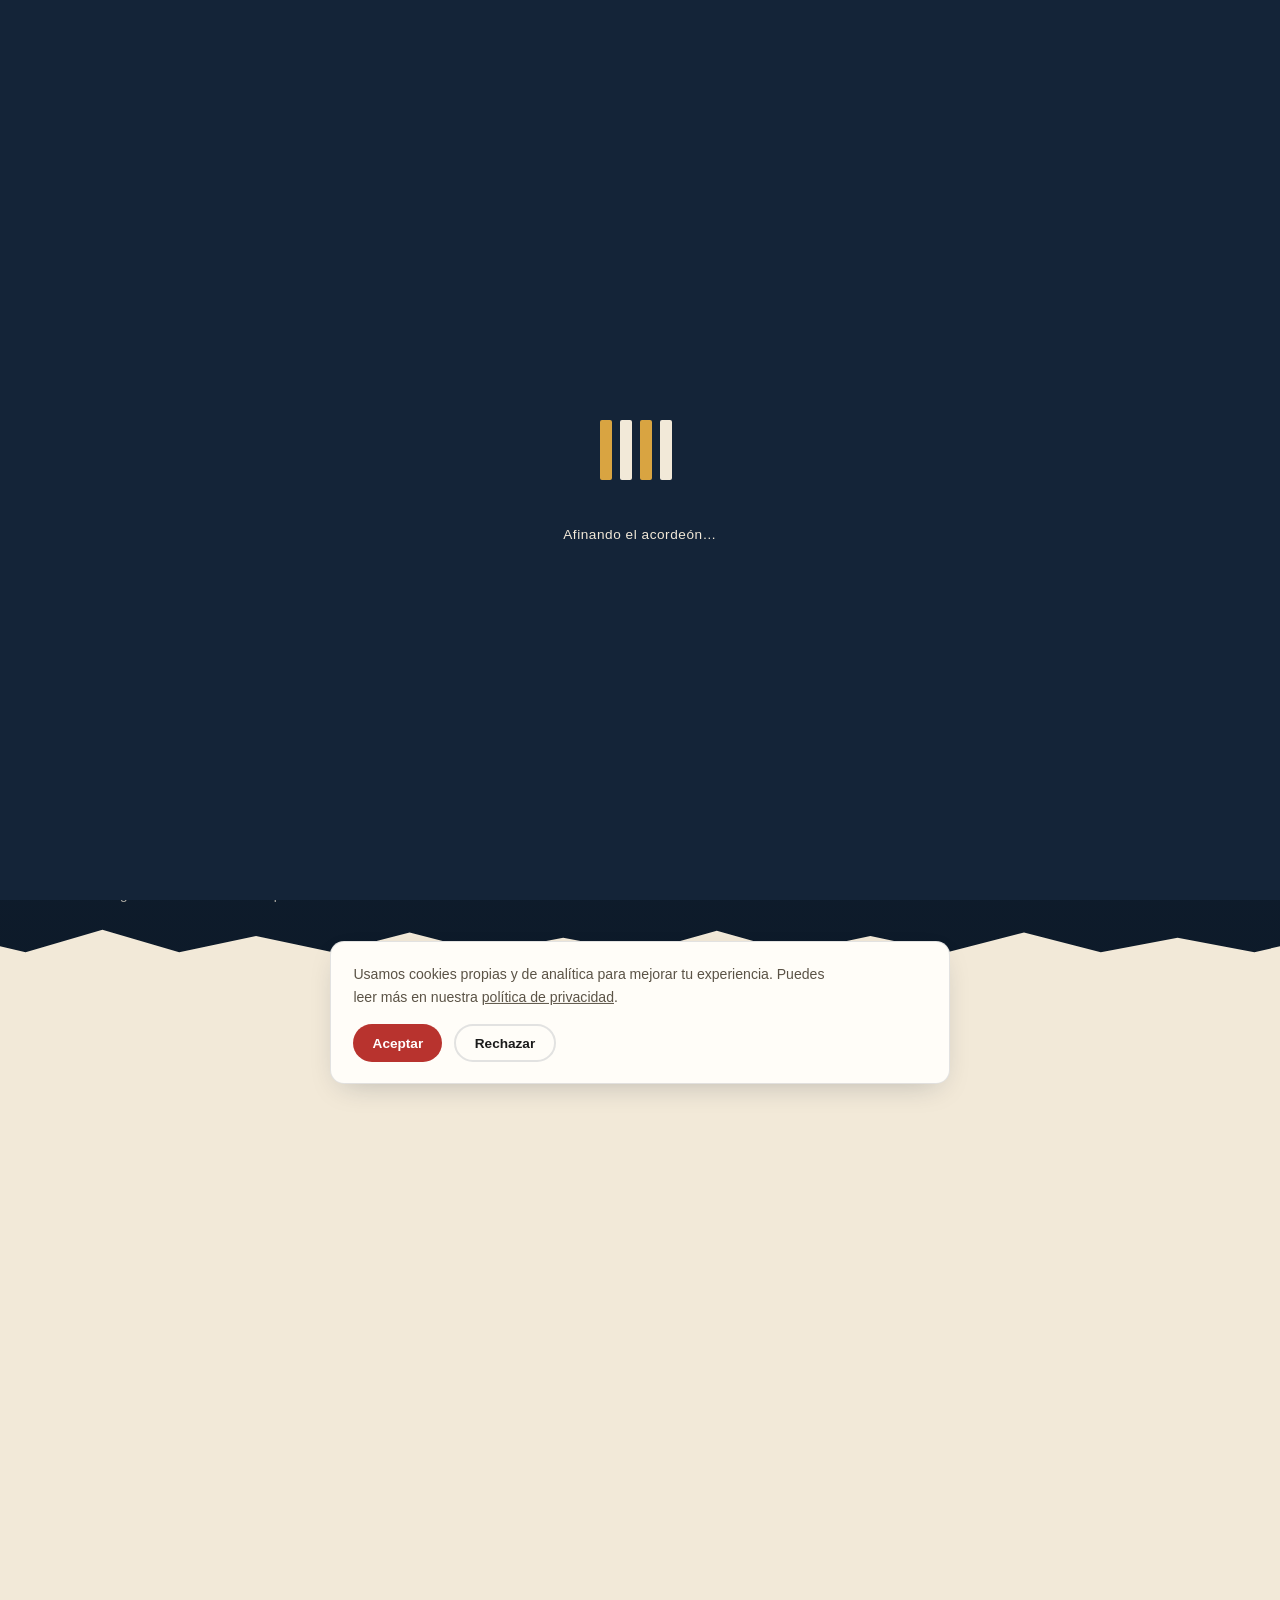
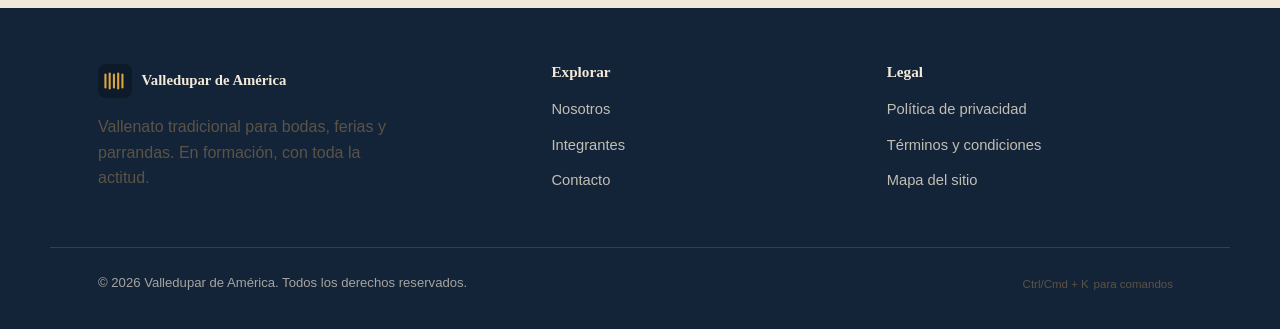
==== commit 277f44c5: "Update index.html" ====
--- a/index.html
+++ b/index.html
@@ -19,7 +19,7 @@
 
 <link rel="preconnect" href="https://fonts.googleapis.com">
 <link rel="preconnect" href="https://fonts.gstatic.com" crossorigin>
-<link rel="stylesheet" href="assets/css/styles.css">
+<link rel="stylesheet" href="styles.css">
 </head>
 <body>
 
--- a/styles.css
+++ b/styles.css
@@ -0,0 +1,623 @@
+/* =========================================================
+   VALLEDUPAR DE AMÉRICA — Hoja de estilos
+   Paleta inspirada en la costa Caribe colombiana y el vallenato:
+   noche caribeña, latón del acordeón, rojo de parranda, arena.
+   ========================================================= */
+
+/* -------------------- Fuentes -------------------- */
+@import url('https://fonts.googleapis.com/css2?family=Fraunces:ital,opsz,wght@0,9..144,400;0,9..144,600;0,9..144,700;0,9..144,900;1,9..144,500&family=Manrope:wght@400;500;600;700;800&display=swap');
+
+/* -------------------- Tokens -------------------- */
+:root{
+  color-scheme: light;
+  box-sizing: border-box;
+
+  /* Paleta base */
+  --noche: #142438;         /* azul noche caribeña */
+  --noche-2: #0d1a29;
+  --arena: #F2E9D8;         /* arena cálida */
+  --arena-2: #EAD9BB;
+  --laton: #D9A441;         /* latón / botones del acordeón */
+  --laton-2: #B9832C;
+  --rojo: #B8332E;          /* rojo de parranda / flor del vallenato */
+  --rojo-2: #94261F;
+  --teal: #0F3D3E;          /* verde-teal fuelle */
+  --tinta: #1B1B1B;
+
+  --bg: var(--arena);
+  --bg-elevated: #FFFDF8;
+  --text: var(--tinta);
+  --text-muted: #5B5346;
+  --surface-border: rgba(20,36,56,0.12);
+  --accent: var(--rojo);
+  --accent-contrast: #FFFFFF;
+  --brass: var(--laton);
+  --focus-ring: #1B6FB0;
+
+  --shadow-soft: 0 10px 30px -12px rgba(20,36,56,0.28);
+  --radius-sm: 6px;
+  --radius-md: 14px;
+  --radius-lg: 28px;
+
+  --font-display: 'Fraunces', Georgia, 'Times New Roman', serif;
+  --font-body: 'Manrope', -apple-system, BlinkMacSystemFont, 'Segoe UI', sans-serif;
+
+  --container: 1180px;
+  --gutter: clamp(1.25rem, 4vw, 3rem);
+
+  --dur-fast: 160ms;
+  --dur-med: 340ms;
+  --dur-slow: 620ms;
+  --ease-out: cubic-bezier(.16,.84,.44,1);
+  --ease-spring: cubic-bezier(.34,1.56,.64,1);
+}
+
+:root[data-theme="dark"]{
+  color-scheme: dark;
+  --bg: var(--noche);
+  --bg-elevated: #182B41;
+  --text: #F3ECDD;
+  --text-muted: #B9AF9B;
+  --surface-border: rgba(242,233,216,0.12);
+  --accent: var(--laton);
+  --accent-contrast: #16202C;
+  --shadow-soft: 0 10px 34px -12px rgba(0,0,0,0.55);
+}
+
+@media (prefers-color-scheme: dark){
+  :root:not([data-theme="light"]){
+    color-scheme: dark;
+    --bg: var(--noche);
+    --bg-elevated: #182B41;
+    --text: #F3ECDD;
+    --text-muted: #B9AF9B;
+    --surface-border: rgba(242,233,216,0.12);
+    --accent: var(--laton);
+    --accent-contrast: #16202C;
+    --shadow-soft: 0 10px 34px -12px rgba(0,0,0,0.55);
+  }
+}
+
+*, *::before, *::after{ box-sizing: inherit; }
+
+html{
+  scroll-behavior: smooth;
+  scroll-padding-top: calc(84px + env(safe-area-inset-top, 0px));
+}
+
+@media (prefers-reduced-motion: reduce){
+  html{ scroll-behavior: auto; }
+  *, *::before, *::after{
+    animation-duration: 0.001ms !important;
+    animation-iteration-count: 1 !important;
+    transition-duration: 0.001ms !important;
+    scroll-behavior: auto !important;
+  }
+}
+
+body{
+  margin: 0;
+  background: var(--bg);
+  color: var(--text);
+  font-family: var(--font-body);
+  font-size: 16px;
+  line-height: 1.6;
+  -webkit-font-smoothing: antialiased;
+  padding-top: env(safe-area-inset-top, 0px);
+  padding-bottom: env(safe-area-inset-bottom, 0px);
+  transition: background var(--dur-med) var(--ease-out), color var(--dur-med) var(--ease-out);
+  overflow-x: hidden;
+}
+
+img, svg{ max-width: 100%; display: block; }
+
+a{ color: inherit; }
+
+h1,h2,h3,h4{
+  font-family: var(--font-display);
+  line-height: 1.08;
+  margin: 0 0 0.5em;
+  font-weight: 700;
+}
+
+p{ margin: 0 0 1em; color: var(--text-muted); max-width: 62ch; }
+
+.container{
+  max-width: var(--container);
+  margin: 0 auto;
+  padding-inline: var(--gutter);
+}
+
+::selection{ background: var(--accent); color: var(--accent-contrast); }
+
+:focus-visible{
+  outline: 3px solid var(--focus-ring);
+  outline-offset: 3px;
+  border-radius: 4px;
+}
+
+/* -------------------- Skip link -------------------- */
+.skip-link{
+  position: absolute;
+  left: 1rem; top: -60px;
+  background: var(--bg-elevated);
+  color: var(--text);
+  padding: .75rem 1.25rem;
+  border-radius: var(--radius-sm);
+  z-index: 1000;
+  transition: top var(--dur-fast) var(--ease-out);
+  box-shadow: var(--shadow-soft);
+}
+.skip-link:focus{ top: 1rem; }
+
+/* -------------------- Loading screen -------------------- */
+#loader{
+  position: fixed; inset: 0; z-index: 3000;
+  display: flex; align-items: center; justify-content: center;
+  background: var(--noche);
+  transition: opacity var(--dur-slow) var(--ease-out), visibility var(--dur-slow);
+}
+#loader.is-hidden{ opacity: 0; visibility: hidden; pointer-events: none; }
+.loader-bellows{ width: 120px; height: 120px; }
+.loader-bellows .fold{
+  transform-origin: center;
+  animation: bellows 1.1s var(--ease-out) infinite alternate;
+}
+.loader-bellows .fold:nth-child(2){ animation-delay: .08s; }
+.loader-bellows .fold:nth-child(3){ animation-delay: .16s; }
+.loader-bellows .fold:nth-child(4){ animation-delay: .24s; }
+@keyframes bellows{
+  from{ transform: scaleX(1); }
+  to{ transform: scaleX(1.35); }
+}
+.loader-label{
+  position: absolute;
+  margin-top: 170px;
+  color: var(--arena);
+  font-family: var(--font-body);
+  letter-spacing: .04em;
+  font-size: .85rem;
+}
+
+/* skeleton */
+.skeleton{
+  position: relative;
+  overflow: hidden;
+  background: var(--surface-border);
+  border-radius: var(--radius-md);
+}
+.skeleton::after{
+  content:"";
+  position:absolute; inset:0;
+  background: linear-gradient(90deg, transparent, rgba(255,255,255,.35), transparent);
+  transform: translateX(-100%);
+  animation: shimmer 1.4s infinite;
+}
+:root[data-theme="dark"] .skeleton::after{ background: linear-gradient(90deg, transparent, rgba(255,255,255,.12), transparent); }
+@keyframes shimmer{ to{ transform: translateX(100%); } }
+
+/* -------------------- Header / nav -------------------- */
+.site-header{
+  position: sticky; top: 0; z-index: 500;
+  padding-top: env(safe-area-inset-top, 0px);
+  background: color-mix(in srgb, var(--bg) 82%, transparent);
+  backdrop-filter: blur(10px);
+  border-bottom: 1px solid var(--surface-border);
+  transition: transform var(--dur-med) var(--ease-out), background var(--dur-med);
+}
+.site-header.is-hidden{ transform: translateY(-100%); }
+.nav{
+  display: flex; align-items: center; justify-content: space-between;
+  padding-block: .85rem;
+}
+.brand{
+  display: flex; align-items: center; gap: .6rem;
+  font-family: var(--font-display); font-weight: 700; font-size: 1.15rem;
+  text-decoration: none;
+}
+.brand svg{ width: 34px; height: 34px; }
+.nav-links{
+  display: flex; gap: 1.9rem; list-style: none; margin: 0; padding: 0;
+}
+.nav-links a{
+  text-decoration: none; font-weight: 600; font-size: .95rem;
+  position: relative; padding-block: .3rem;
+}
+.nav-links a::after{
+  content:""; position:absolute; left:0; right:100%; bottom:-2px; height:2px;
+  background: var(--accent); transition: right var(--dur-med) var(--ease-out);
+}
+.nav-links a:hover::after, .nav-links a:focus-visible::after{ right: 0; }
+
+.nav-actions{ display:flex; align-items:center; gap:.5rem; }
+
+.icon-btn{
+  width: 40px; height: 40px; display: grid; place-items: center;
+  border-radius: 50%; border: 1px solid var(--surface-border);
+  background: var(--bg-elevated); cursor: pointer; color: var(--text);
+  transition: transform var(--dur-fast) var(--ease-spring), background var(--dur-fast), box-shadow var(--dur-fast);
+}
+.icon-btn:hover{ transform: translateY(-2px) scale(1.04); box-shadow: var(--shadow-soft); }
+.icon-btn:active{ transform: translateY(0) scale(.94); }
+.icon-btn svg{ width: 18px; height: 18px; }
+
+.lang-switch{
+  display:flex; border:1px solid var(--surface-border); border-radius: 999px; overflow:hidden;
+  font-size:.78rem; font-weight:700;
+}
+.lang-switch button{
+  border:0; background: transparent; color: var(--text-muted); padding: .4rem .7rem; cursor:pointer;
+  transition: background var(--dur-fast), color var(--dur-fast);
+}
+.lang-switch button[aria-pressed="true"]{ background: var(--accent); color: var(--accent-contrast); }
+
+.nav-toggle{
+  display: none; width: 42px; height: 42px; border-radius: 50%;
+  border: 1px solid var(--surface-border); background: var(--bg-elevated);
+  cursor: pointer; position: relative;
+}
+.nav-toggle span, .nav-toggle span::before, .nav-toggle span::after{
+  content:""; position:absolute; left: 11px; right: 11px; height: 2px; background: var(--text);
+  transition: transform var(--dur-fast) var(--ease-out), opacity var(--dur-fast);
+}
+.nav-toggle span{ top: 50%; transform: translateY(-50%); }
+.nav-toggle span::before{ top: -7px; }
+.nav-toggle span::after{ top: 7px; }
+.nav-toggle[aria-expanded="true"] span{ background: transparent; }
+.nav-toggle[aria-expanded="true"] span::before{ transform: translateY(7px) rotate(45deg); }
+.nav-toggle[aria-expanded="true"] span::after{ transform: translateY(-7px) rotate(-45deg); }
+
+/* -------------------- Buttons -------------------- */
+.btn{
+  --btn-bg: var(--accent);
+  --btn-fg: var(--accent-contrast);
+  display: inline-flex; align-items: center; gap: .55rem;
+  padding: .85rem 1.6rem;
+  background: var(--btn-bg); color: var(--btn-fg);
+  border: none; border-radius: 999px;
+  font-family: var(--font-body); font-weight: 700; font-size: .95rem;
+  text-decoration: none; cursor: pointer;
+  position: relative; overflow: hidden;
+  transition: transform var(--dur-fast) var(--ease-spring), box-shadow var(--dur-fast) var(--ease-out);
+  -webkit-tap-highlight-color: transparent;
+}
+.btn:hover{ transform: translateY(-3px); box-shadow: 0 14px 26px -12px color-mix(in srgb, var(--btn-bg) 65%, transparent); }
+.btn:active{ transform: translateY(-1px) scale(.98); }
+.btn .ripple{
+  position: absolute; border-radius: 50%; background: rgba(255,255,255,.5);
+  transform: scale(0); animation: ripple .6s var(--ease-out);
+  pointer-events: none;
+}
+@keyframes ripple{ to{ transform: scale(3.2); opacity: 0; } }
+.btn-outline{
+  --btn-bg: transparent; --btn-fg: var(--text);
+  border: 2px solid var(--surface-border);
+}
+.btn-outline:hover{ border-color: var(--accent); }
+.btn-ghost{ --btn-bg: transparent; --btn-fg: var(--text); padding-inline: 0; }
+
+/* -------------------- Hero -------------------- */
+.hero{
+  position: relative;
+  padding-block: clamp(4rem, 10vw, 7rem) clamp(3rem, 8vw, 5rem);
+  overflow: hidden;
+  background:
+    radial-gradient(60% 55% at 82% 18%, color-mix(in srgb, var(--laton) 22%, transparent), transparent 60%),
+    linear-gradient(180deg, var(--noche) 0%, var(--noche-2) 100%);
+  color: var(--arena);
+}
+.hero::before{
+  content:"";
+  position:absolute; left:-10%; right:-10%; bottom:-2px; height: 90px;
+  background: var(--bg);
+  clip-path: polygon(0 60%, 5% 40%, 10% 60%, 15% 35%, 20% 60%, 25% 42%, 30% 60%, 35% 38%, 40% 60%, 45% 44%, 50% 60%, 55% 36%, 60% 60%, 65% 42%, 70% 60%, 75% 38%, 80% 60%, 85% 44%, 90% 60%, 95% 40%, 100% 60%, 100% 100%, 0 100%);
+}
+.hero-grid{
+  display: grid; grid-template-columns: 1.1fr .9fr; gap: clamp(2rem,5vw,4rem);
+  align-items: center; position: relative; z-index: 1;
+}
+.eyebrow-tag{
+  display:inline-flex; align-items:center; gap:.5rem;
+  font-size: .85rem; color: var(--laton); font-weight: 700;
+  margin-bottom: 1.1rem;
+}
+.eyebrow-tag svg{ width: 16px; height: 16px; }
+.hero h1{
+  font-size: clamp(2.6rem, 6vw, 4.6rem);
+  color: var(--arena);
+  letter-spacing: -0.01em;
+}
+.hero h1 em{
+  font-style: italic; color: var(--laton); font-weight: 500;
+}
+.hero p.lede{
+  color: color-mix(in srgb, var(--arena) 78%, transparent);
+  font-size: 1.15rem; max-width: 46ch;
+}
+.hero-cta-row{ display:flex; gap: 1rem; flex-wrap: wrap; margin-top: 1.8rem; }
+
+.hero-art{ position: relative; }
+.hero-art svg{ width: 100%; height: auto; }
+.float-slow{ animation: float 6s ease-in-out infinite; }
+@keyframes float{ 0%,100%{ transform: translateY(0);} 50%{ transform: translateY(-14px);} }
+
+.stat-row{
+  display:flex; gap: clamp(1.5rem, 4vw, 3rem); margin-top: 3rem; flex-wrap: wrap;
+}
+.stat-row .stat b{
+  display:block; font-family: var(--font-display); font-size: 2rem; color: var(--laton);
+}
+.stat-row .stat span{ font-size: .85rem; color: color-mix(in srgb, var(--arena) 70%, transparent); }
+
+/* -------------------- Sections -------------------- */
+section{ padding-block: clamp(3.5rem, 8vw, 6.5rem); }
+.section-head{ max-width: 640px; margin-bottom: clamp(2rem, 5vw, 3.5rem); }
+.section-head h2{ font-size: clamp(1.9rem, 4vw, 2.8rem); }
+.section-tag{
+  color: var(--accent); font-weight: 700; font-size: .85rem; margin-bottom: .6rem; display:block;
+}
+
+/* reveal-on-scroll */
+[data-reveal]{
+  opacity: 0; transform: translateY(28px);
+  transition: opacity var(--dur-slow) var(--ease-out), transform var(--dur-slow) var(--ease-out);
+}
+[data-reveal].is-visible{ opacity: 1; transform: none; }
+[data-reveal-group] [data-reveal]:nth-child(1){ transition-delay: .0s; }
+[data-reveal-group] [data-reveal]:nth-child(2){ transition-delay: .08s; }
+[data-reveal-group] [data-reveal]:nth-child(3){ transition-delay: .16s; }
+[data-reveal-group] [data-reveal]:nth-child(4){ transition-delay: .24s; }
+[data-reveal-group] [data-reveal]:nth-child(5){ transition-delay: .32s; }
+
+/* -------------------- Members / cards -------------------- */
+.grid-members{
+  display: grid; grid-template-columns: repeat(auto-fit, minmax(210px, 1fr)); gap: 1.4rem;
+}
+.member-card{
+  background: var(--bg-elevated); border: 1px solid var(--surface-border);
+  border-radius: var(--radius-md); padding: 1.6rem;
+  transition: transform var(--dur-med) var(--ease-spring), box-shadow var(--dur-med);
+}
+.member-card:hover{ transform: translateY(-6px); box-shadow: var(--shadow-soft); }
+.member-avatar{
+  width: 64px; height: 64px; border-radius: 50%;
+  background: linear-gradient(135deg, var(--laton), var(--rojo));
+  display:grid; place-items:center; color:#fff; font-family: var(--font-display); font-weight:700; font-size:1.3rem;
+  margin-bottom: 1rem;
+}
+.member-card h3{ font-size: 1.05rem; margin-bottom: .15rem; }
+.member-role{ color: var(--accent); font-weight: 700; font-size: .82rem; }
+.member-open{
+  border: 2px dashed var(--surface-border); display:flex; flex-direction:column; align-items:flex-start; justify-content:center;
+}
+
+/* -------------------- Testimonials -------------------- */
+.testimonial-wrap{ position: relative; max-width: 720px; margin-inline: auto; text-align:center; }
+.testimonial-track{ position: relative; min-height: 190px; }
+.testimonial{
+  position: absolute; inset: 0;
+  opacity: 0; transform: translateX(24px);
+  transition: opacity var(--dur-med) var(--ease-out), transform var(--dur-med) var(--ease-out);
+  pointer-events: none;
+}
+.testimonial.is-active{ opacity: 1; transform: none; pointer-events: auto; position: relative; }
+.testimonial blockquote{
+  font-family: var(--font-display); font-size: 1.4rem; font-style: italic; margin: 0 0 1rem;
+}
+.testimonial cite{ font-style: normal; color: var(--text-muted); font-size: .9rem; }
+.testimonial-dots{ display:flex; gap:.5rem; justify-content:center; margin-top: 1.4rem; }
+.testimonial-dots button{
+  width: 9px; height: 9px; border-radius: 50%; border: none; background: var(--surface-border); cursor: pointer;
+  transition: background var(--dur-fast), transform var(--dur-fast);
+}
+.testimonial-dots button[aria-current="true"]{ background: var(--accent); transform: scale(1.3); }
+
+/* -------------------- CTA band -------------------- */
+.cta-band{
+  background: linear-gradient(135deg, var(--rojo), var(--rojo-2));
+  color: #fff; border-radius: var(--radius-lg);
+  padding: clamp(2.4rem, 6vw, 4rem);
+  display: flex; align-items: center; justify-content: space-between; gap: 2rem; flex-wrap: wrap;
+}
+.cta-band h2{ color: #fff; margin-bottom: .3rem; }
+.cta-band p{ color: rgba(255,255,255,.85); margin: 0; }
+.cta-band .btn{ --btn-bg: #fff; --btn-fg: var(--rojo-2); flex-shrink: 0; }
+
+/* -------------------- Contact form -------------------- */
+.contact-grid{ display: grid; grid-template-columns: 1fr 1fr; gap: clamp(2rem,5vw,4rem); }
+.field{ margin-bottom: 1.3rem; position: relative; }
+.field label{
+  display:block; font-weight: 700; font-size: .88rem; margin-bottom: .4rem;
+}
+.field .hint{ font-size: .78rem; color: var(--text-muted); margin-top: .3rem; }
+.field input, .field textarea, .field select{
+  width: 100%; padding: .85rem 1rem; border-radius: var(--radius-sm);
+  border: 1.5px solid var(--surface-border); background: var(--bg-elevated); color: var(--text);
+  font-family: var(--font-body); font-size: .95rem;
+  transition: border-color var(--dur-fast), box-shadow var(--dur-fast);
+}
+.field textarea{ min-height: 130px; resize: vertical; }
+.field input:focus, .field textarea:focus, .field select:focus{
+  border-color: var(--focus-ring); box-shadow: 0 0 0 4px color-mix(in srgb, var(--focus-ring) 18%, transparent); outline: none;
+}
+.field.has-error input, .field.has-error textarea{ border-color: var(--rojo); }
+.field.is-valid input, .field.is-valid textarea{ border-color: #3E8E5A; }
+.error-msg{
+  display: none; color: var(--rojo); font-size: .8rem; margin-top: .35rem; align-items:center; gap:.3rem;
+}
+.field.has-error .error-msg{ display: flex; }
+.field-status-icon{ position:absolute; right: .9rem; top: 2.55rem; width:18px; height:18px; display:none; }
+.field.has-error .field-status-icon.err{ display:block; color: var(--rojo); }
+.field.is-valid .field-status-icon.ok{ display:block; color:#3E8E5A; }
+
+.form-note{
+  display:flex; gap:.6rem; align-items:flex-start; padding: .9rem 1rem; border-radius: var(--radius-sm);
+  background: color-mix(in srgb, var(--accent) 12%, transparent); font-size: .85rem; margin-top: 1rem;
+}
+.form-alert{
+  padding: 1rem 1.1rem; border-radius: var(--radius-sm); margin-bottom: 1.2rem;
+  display: none; align-items: flex-start; gap: .7rem; font-size: .9rem;
+}
+.form-alert.is-visible{ display: flex; }
+.form-alert.success{ background: color-mix(in srgb, #3E8E5A 16%, transparent); color: #23573B; }
+.form-alert.error{ background: color-mix(in srgb, var(--rojo) 14%, transparent); color: var(--rojo-2); }
+:root[data-theme="dark"] .form-alert.success{ color: #9AD9AF; }
+:root[data-theme="dark"] .form-alert.error{ color: #F3AFA9; }
+
+.contact-info-card{
+  background: var(--bg-elevated); border: 1px solid var(--surface-border); border-radius: var(--radius-md);
+  padding: 1.8rem;
+}
+.contact-info-card ul{ list-style: none; padding: 0; margin: 1.2rem 0 0; }
+.contact-info-card li{ display:flex; gap: .8rem; margin-bottom: 1rem; align-items:flex-start; }
+.contact-info-card li svg{ width: 20px; height: 20px; flex-shrink: 0; color: var(--accent); margin-top: 2px; }
+
+.social-row{ display:flex; gap: .6rem; margin-top: 1.4rem; }
+.social-row a{
+  width: 42px; height: 42px; border-radius: 50%; display:grid; place-items:center;
+  background: var(--bg); border: 1px solid var(--surface-border); color: var(--text);
+  transition: transform var(--dur-fast) var(--ease-spring), background var(--dur-fast), color var(--dur-fast);
+}
+.social-row a:hover{ transform: translateY(-3px); background: var(--accent); color: var(--accent-contrast); }
+.social-row svg{ width: 19px; height: 19px; }
+
+/* -------------------- Footer -------------------- */
+.site-footer{
+  background: var(--noche); color: color-mix(in srgb, var(--arena) 82%, transparent);
+  padding-block: 3.5rem 2rem;
+}
+.footer-grid{ display:grid; grid-template-columns: 1.4fr 1fr 1fr; gap: 2.5rem; }
+.footer-grid h4{ color: var(--arena); font-size: .95rem; margin-bottom: 1rem; }
+.footer-grid ul{ list-style:none; padding:0; margin:0; display:flex; flex-direction:column; gap:.6rem; }
+.footer-grid a{ color: color-mix(in srgb, var(--arena) 78%, transparent); text-decoration:none; font-size:.92rem; }
+.footer-grid a:hover{ color: var(--laton); }
+.footer-bottom{
+  border-top: 1px solid rgba(255,255,255,.12); margin-top: 2.5rem; padding-top: 1.5rem;
+  display:flex; justify-content: space-between; flex-wrap: wrap; gap: 1rem; font-size: .82rem;
+  color: color-mix(in srgb, var(--arena) 65%, transparent);
+}
+.footer-bottom a{ text-decoration: underline; }
+
+/* -------------------- Back to top -------------------- */
+.to-top{
+  position: fixed; right: 1.4rem; bottom: 1.4rem; z-index: 400;
+  width: 48px; height: 48px; border-radius: 50%;
+  background: var(--accent); color: var(--accent-contrast); border: none;
+  display: grid; place-items: center; cursor: pointer;
+  box-shadow: var(--shadow-soft);
+  opacity: 0; transform: translateY(16px) scale(.8); pointer-events: none;
+  transition: opacity var(--dur-med) var(--ease-out), transform var(--dur-med) var(--ease-spring);
+}
+.to-top.is-visible{ opacity: 1; transform: none; pointer-events: auto; }
+.to-top svg{ width: 20px; height: 20px; }
+
+/* -------------------- Cookie banner -------------------- */
+.cookie-banner{
+  position: fixed; left: 1rem; right: 1rem; bottom: 1rem; z-index: 900;
+  max-width: 620px; margin-inline: auto;
+  background: var(--bg-elevated); border: 1px solid var(--surface-border);
+  border-radius: var(--radius-md); box-shadow: var(--shadow-soft);
+  padding: 1.3rem 1.4rem;
+  transform: translateY(140%); transition: transform var(--dur-slow) var(--ease-out);
+}
+.cookie-banner.is-visible{ transform: translateY(0); }
+.cookie-banner p{ font-size: .88rem; margin-bottom: 1rem; }
+.cookie-actions{ display:flex; gap: .7rem; flex-wrap: wrap; }
+.cookie-actions .btn{ padding: .6rem 1.2rem; font-size: .85rem; }
+
+/* -------------------- Command palette -------------------- */
+.cmdk-overlay{
+  position: fixed; inset: 0; background: rgba(10,14,20,.55); backdrop-filter: blur(2px);
+  z-index: 2000; display: none; align-items: flex-start; justify-content: center; padding-top: 12vh;
+}
+.cmdk-overlay.is-open{ display: flex; }
+.cmdk-panel{
+  width: min(560px, 92vw); background: var(--bg-elevated); border-radius: var(--radius-md);
+  box-shadow: var(--shadow-soft); overflow: hidden;
+  animation: cmdk-in var(--dur-med) var(--ease-spring);
+}
+@keyframes cmdk-in{ from{ opacity:0; transform: translateY(-10px) scale(.98);} to{ opacity:1; transform:none; } }
+.cmdk-input{
+  width: 100%; border: none; padding: 1.1rem 1.3rem; font-size: 1rem;
+  background: transparent; color: var(--text); border-bottom: 1px solid var(--surface-border);
+}
+.cmdk-input:focus{ outline: none; }
+.cmdk-list{ list-style:none; margin:0; padding: .5rem; max-height: 320px; overflow-y:auto; }
+.cmdk-list li{
+  padding: .75rem 1rem; border-radius: var(--radius-sm); cursor: pointer;
+  display:flex; align-items:center; justify-content:space-between; font-size: .92rem;
+}
+.cmdk-list li[data-active="true"], .cmdk-list li:hover{ background: color-mix(in srgb, var(--accent) 14%, transparent); }
+.cmdk-list kbd{
+  font-family: var(--font-body); font-size: .72rem; background: var(--surface-border);
+  padding: .15rem .45rem; border-radius: 5px;
+}
+.cmdk-empty{ padding: 1.3rem; text-align:center; color: var(--text-muted); font-size: .88rem; }
+
+/* -------------------- Toast (feedback) -------------------- */
+.toast{
+  position: fixed; left: 50%; bottom: 1.6rem; transform: translate(-50%, 20px);
+  background: var(--tinta); color: #fff; padding: .8rem 1.3rem; border-radius: 999px;
+  font-size: .88rem; z-index: 2500; opacity: 0; pointer-events:none;
+  transition: opacity var(--dur-med) var(--ease-out), transform var(--dur-med) var(--ease-out);
+}
+.toast.is-visible{ opacity: 1; transform: translate(-50%, 0); }
+
+/* -------------------- Utility pages (privacidad/términos/404/gracias) -------------------- */
+.legal-page{ padding-block: clamp(3rem, 7vw, 5rem); }
+.legal-page h1{ font-size: clamp(2rem, 4vw, 2.8rem); }
+.legal-page h2{ font-size: 1.3rem; margin-top: 2rem; }
+.legal-page .updated{ color: var(--text-muted); font-size: .85rem; margin-bottom: 2rem; }
+.legal-page article{ max-width: 74ch; }
+.legal-page li{ color: var(--text-muted); }
+
+.status-page{
+  min-height: 70vh; display:flex; align-items:center; justify-content:center; text-align:center; padding: 3rem 1.5rem;
+}
+.status-page .status-code{
+  font-family: var(--font-display); font-size: clamp(4rem, 14vw, 8rem); color: var(--accent); line-height:1; margin-bottom: .3rem;
+}
+.status-page svg{ width: 140px; margin-inline:auto; margin-bottom: 1.5rem; }
+
+/* -------------------- Keyboard shortcut hint -------------------- */
+.kbd-hint{
+  display:inline-flex; align-items:center; gap:.3rem; font-size:.72rem; color: var(--text-muted);
+  border: 1px solid var(--surface-border); padding: .15rem .5rem; border-radius: 6px; margin-left:.5rem;
+}
+
+/* -------------------- Responsive -------------------- */
+@media (max-width: 1024px){
+  .hero-grid{ grid-template-columns: 1fr; }
+  .hero-art{ order: -1; max-width: 340px; margin-inline: auto; }
+  .footer-grid{ grid-template-columns: 1fr 1fr; }
+}
+
+@media (max-width: 768px){
+  .nav-links, .nav-actions .lang-switch-desktop{ display: none; }
+  .nav-toggle{ display: block; }
+  .contact-grid{ grid-template-columns: 1fr; }
+  .footer-grid{ grid-template-columns: 1fr; gap: 1.8rem; }
+  .cta-band{ flex-direction: column; align-items: flex-start; text-align: left; }
+
+  .mobile-drawer{
+    position: fixed; top: 0; right: 0; bottom: 0; width: min(78vw, 320px);
+    background: var(--bg-elevated); z-index: 600; padding: 5.5rem 1.6rem 2rem;
+    transform: translateX(100%); transition: transform var(--dur-med) var(--ease-out);
+    box-shadow: -18px 0 40px -20px rgba(0,0,0,.35);
+    padding-top: calc(5.5rem + env(safe-area-inset-top, 0px));
+  }
+  .mobile-drawer.is-open{ transform: translateX(0); }
+  .mobile-drawer ul{ list-style:none; padding:0; margin: 0 0 2rem; display:flex; flex-direction:column; gap: 1.3rem; }
+  .mobile-drawer a{ text-decoration:none; font-weight:700; font-size:1.15rem; }
+  .drawer-backdrop{
+    position: fixed; inset: 0; background: rgba(10,14,20,.4); z-index: 590;
+    opacity:0; pointer-events:none; transition: opacity var(--dur-med) var(--ease-out);
+  }
+  .drawer-backdrop.is-open{ opacity:1; pointer-events:auto; }
+}
+
+@media (max-width: 480px){
+  .stat-row{ gap: 1.4rem; }
+  .cta-band{ padding: 1.8rem; }
+  .to-top{ right: .9rem; bottom: .9rem; }
+}
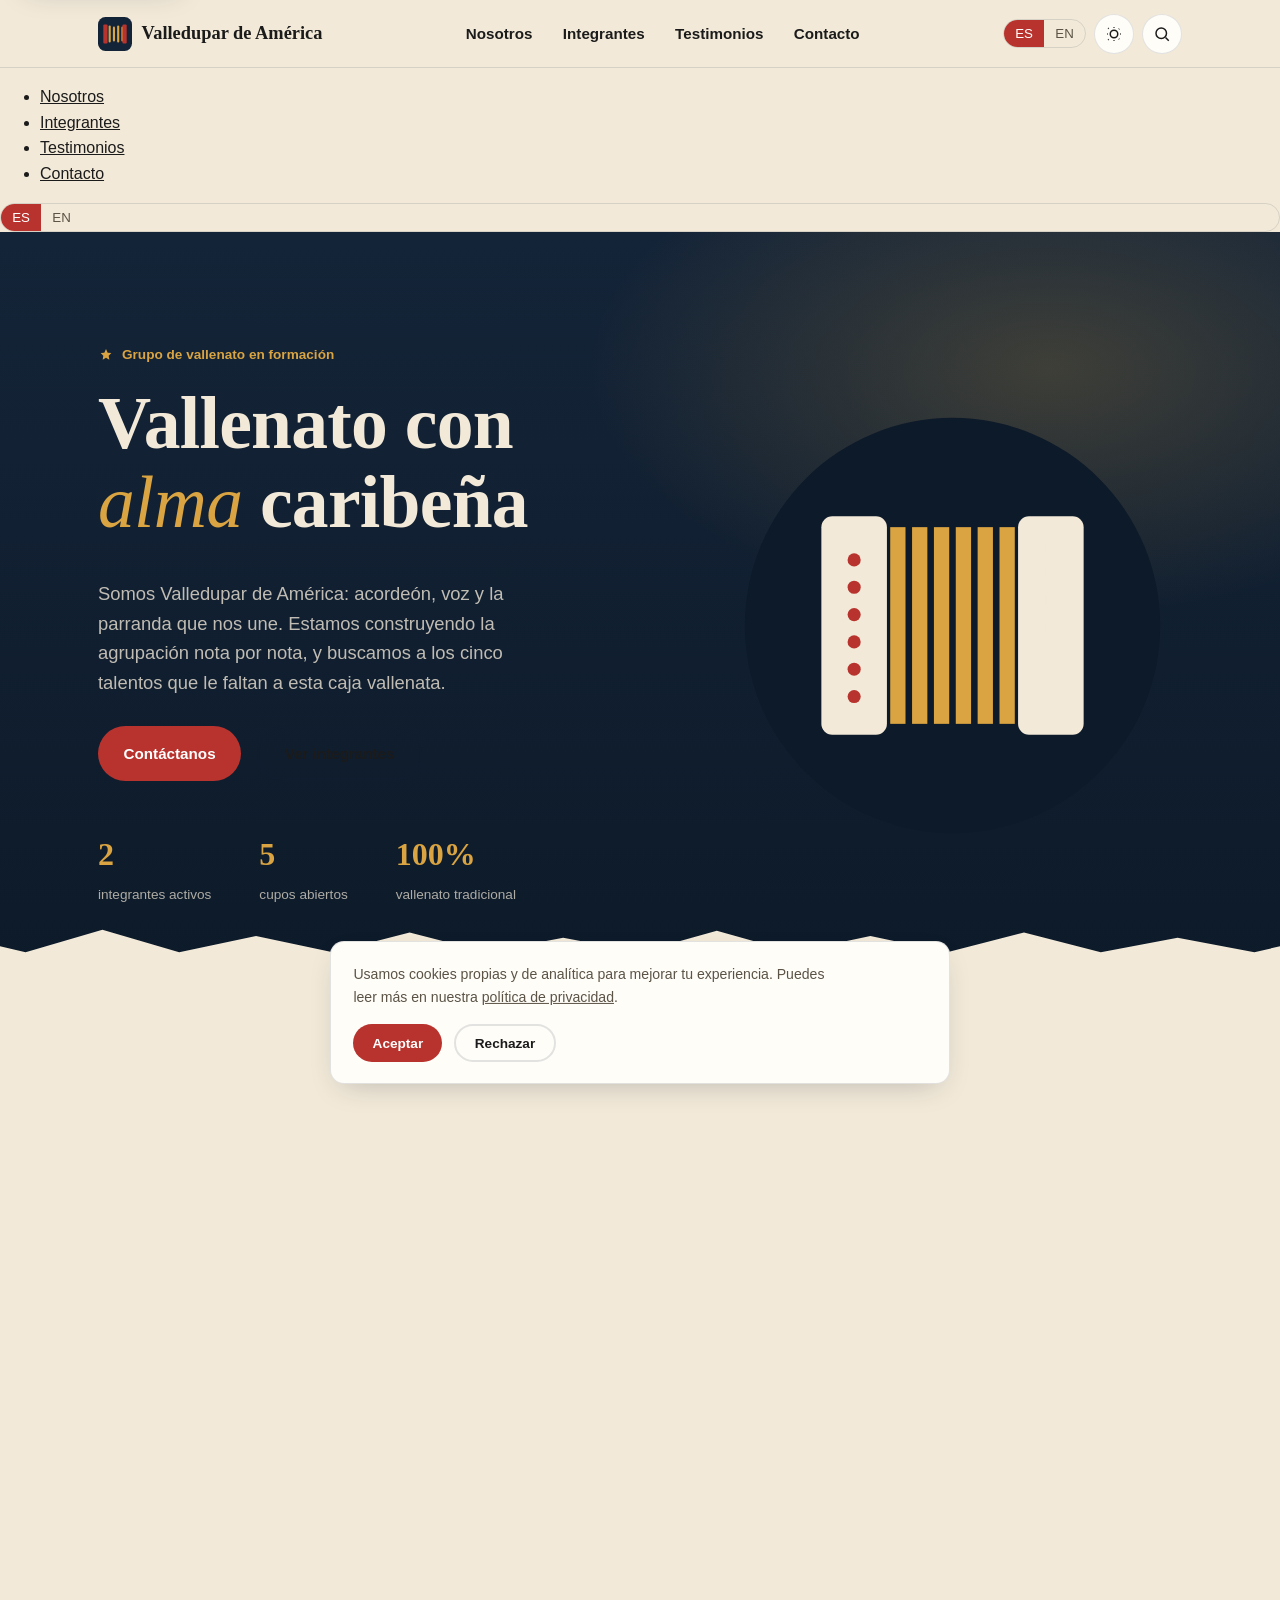
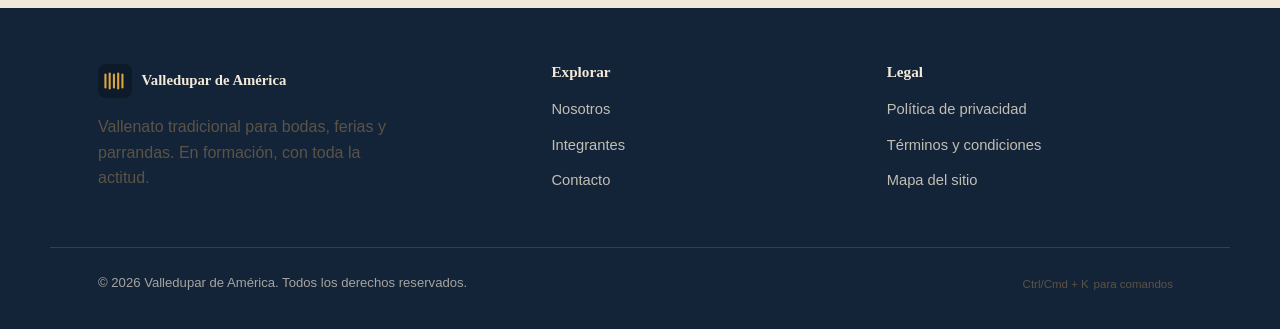
==== commit 36f5ec58: "Update index.html" ====
--- a/index.html
+++ b/index.html
@@ -6,7 +6,7 @@
 <title>Valledupar de América — Grupo de Vallenato</title>
 <meta name="description" content="Valledupar de América es una agrupación de vallenato en formación. Conoce a la banda, escucha nuestra historia y contáctanos para llevar la parranda a tu evento.">
 <meta name="theme-color" content="#142438">
-<link rel="icon" type="image/svg+xml" href="assets/img/favicon.svg">
+<link rel="icon" type="image/svg+xml" href="favicon.svg">
 <link rel="canonical" href="https://valledupardeamerica.example.com/">
 
 <!-- Open Graph -->
@@ -409,6 +409,6 @@
 </div>
 
 <script>document.getElementById("year").textContent = new Date().getFullYear();</script>
-<script src="assets/js/main.js"></script>
+<script src="main.js"></script>
 </body>
 </html>
